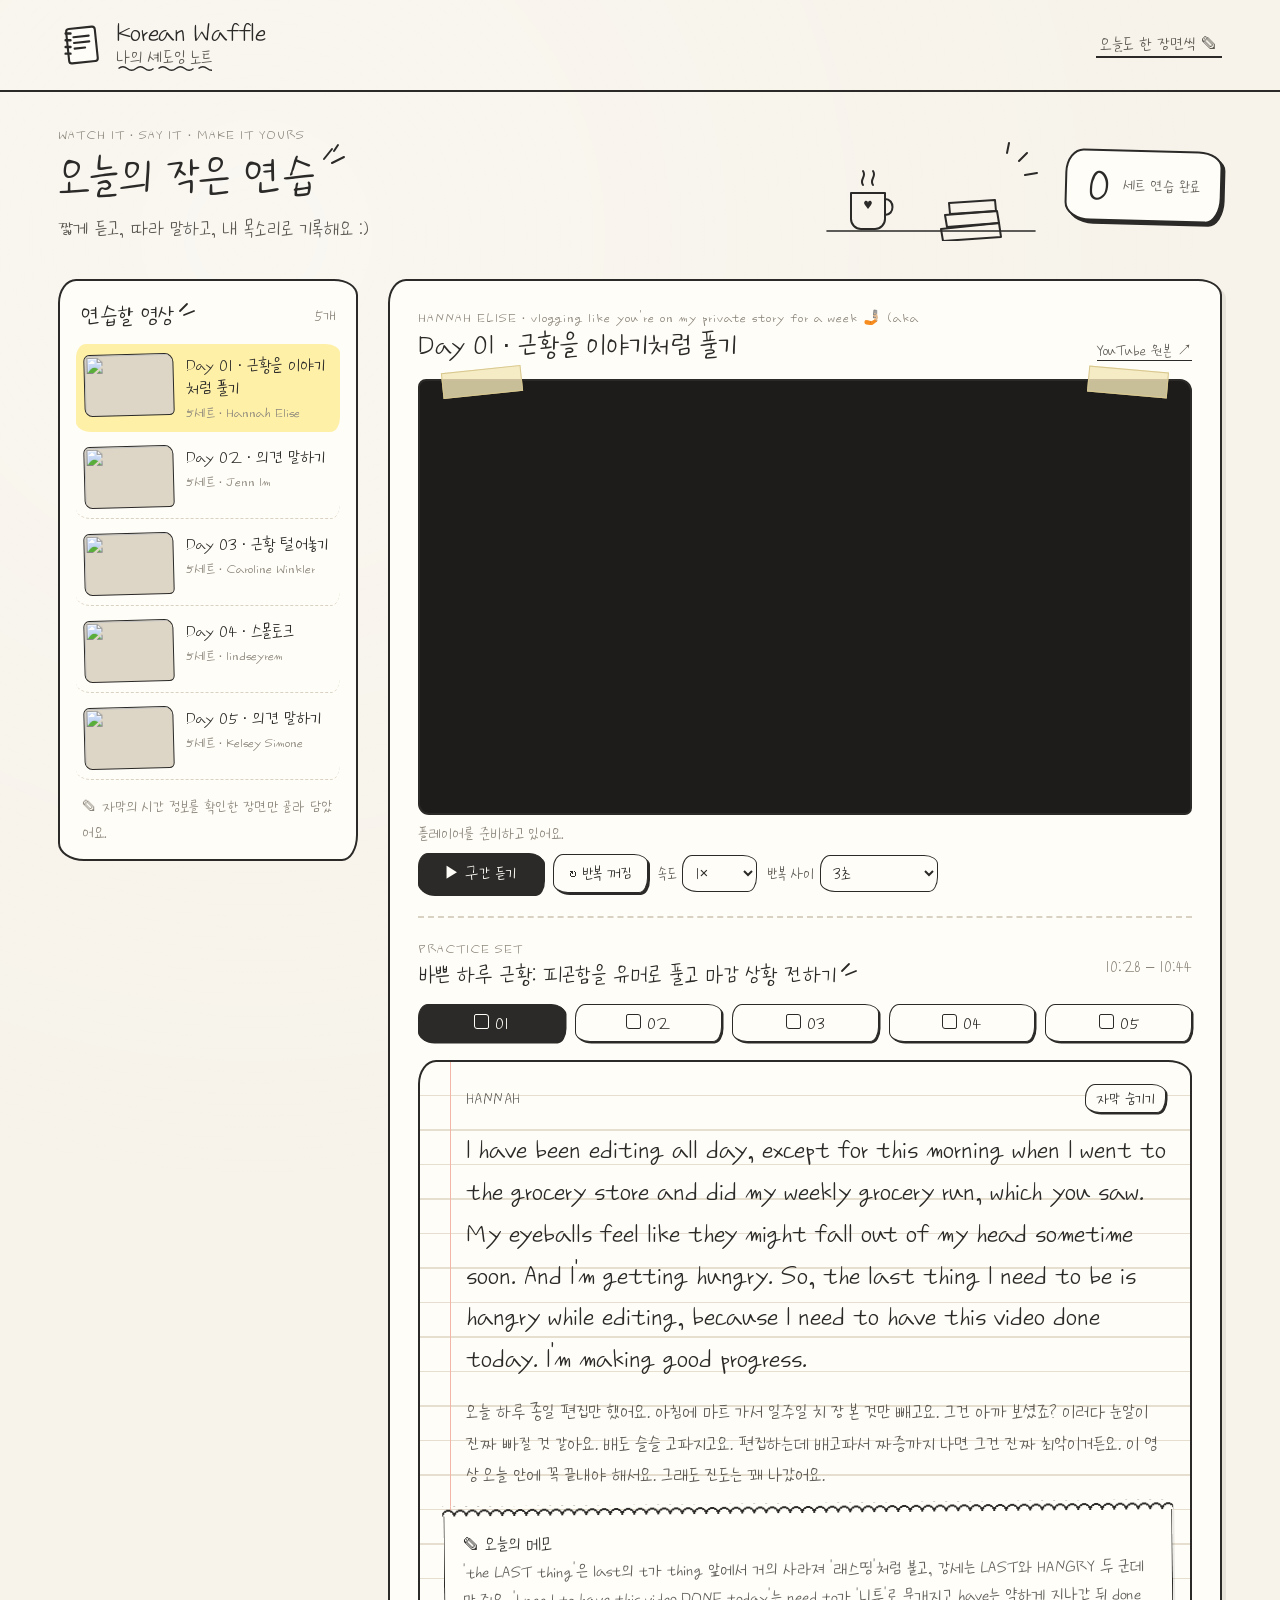
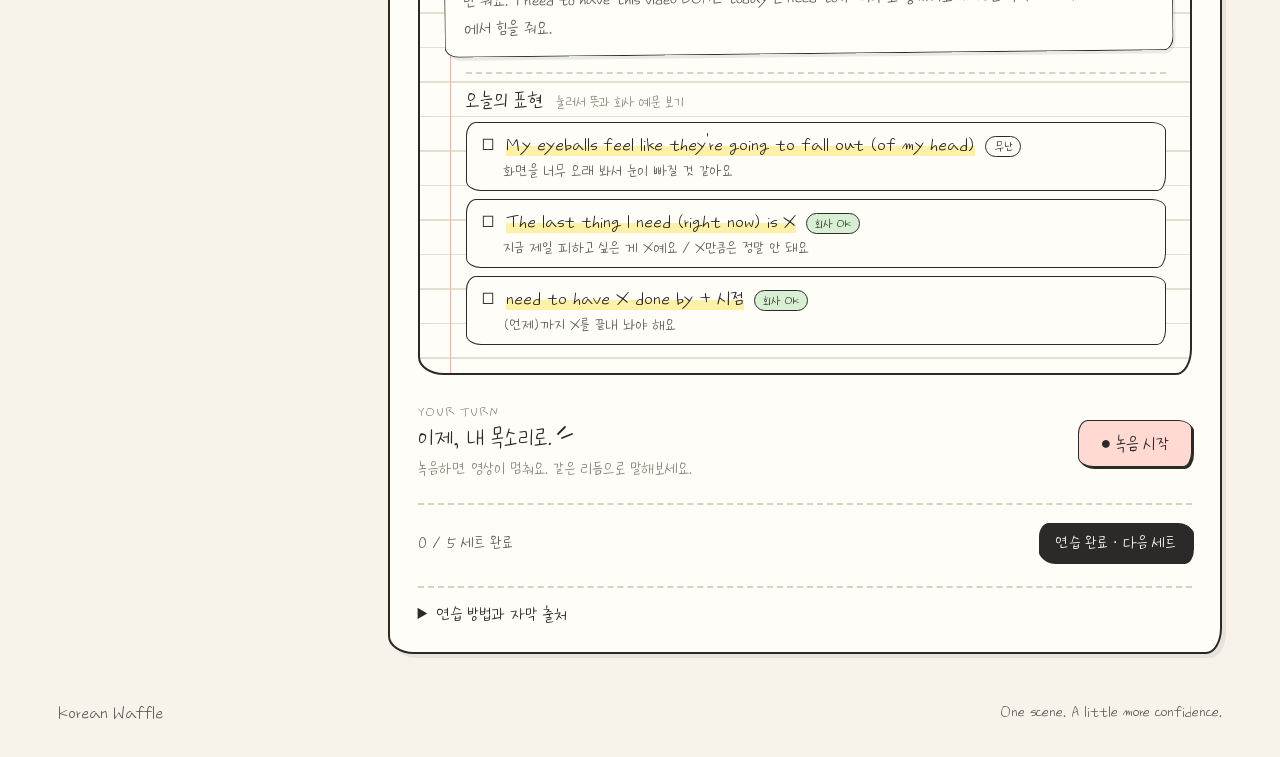
==== index.html @ c3e30860 "Korean Waffle shadowing site: diary UI + 14-day C1 dataset Co-Authored-By: Claude Opus 5.5 <noreply@" ====
<!doctype html><html lang="ko"><head><meta charset="utf-8"><meta name="viewport" content="width=device-width,initial-scale=1"><title>Korean Waffle Personal Shadowing</title><meta name="description" content="영어 브이로그의 한 장면을 듣고, 따라 말하고, 녹음하며 C1 실전 표현을 익혀요."><link rel="icon" type="image/svg+xml" href="data:image/svg+xml,%3Csvg xmlns='http://www.w3.org/2000/svg' viewBox='0 0 32 32'%3E%3Crect width='32' height='32' rx='9' fill='%237bffad'/%3E%3Cpath d='M12 8l13 8-13 8z' fill='%23131820'/%3E%3C/svg%3E"><link rel="stylesheet" href="style.css"></head><body><header><a class="brand" href="./"><svg class="mark" viewBox="0 0 48 48" aria-hidden="true"><rect x="10" y="6" width="30" height="36" rx="3" transform="rotate(-6 25 24)"/><path d="M17 15h16M17 21h16M17 27h11" transform="rotate(-6 25 24)"/><path d="M8 12h5M8 19h5M8 26h5M8 33h5" class="ring"/></svg><span class="brand-copy"><strong>Korean Waffle</strong><small>나의 셰도잉 노트</small></span></a><span class="tag">오늘도 한 장면씩 ✎</span></header><main><section class="page-heading"><div class="hero-copy"><span class="eyebrow">WATCH IT · SAY IT · MAKE IT YOURS</span><h1>오늘의 작은 연습</h1><p>짧게 듣고, 따라 말하고, 내 목소리로 기록해요 :)</p></div><svg class="hero-doodle" viewBox="0 0 220 110" aria-hidden="true"><path d="M6 100h208" class="desk"/><path d="M30 62h34v26a10 10 0 0 1-10 10H40a10 10 0 0 1-10-10z"/><path d="M64 68c10 0 10 16 0 16"/><path d="M44 74c-3-4 3-6 3-2 0-4 6-2 3 2l-3 4z" class="heart"/><path d="M42 54c-4-6 4-8 0-14M52 54c-4-6 4-8 0-14"/><path d="M120 98l58-6 2 14-58 4z"/><path d="M124 84l52-4 2 12-52 4z"/><path d="M128 72l46-3 1 11-46 3z"/><path d="M198 30l8-8M204 44l12-2M186 22l2-10"/></svg><div class="session"><span id="totalDone">0</span><small>세트 연습 완료</small></div></section><div class="workspace"><aside><div class="aside-head"><h2>연습할 영상</h2><span id="videoCount"></span></div><div id="videoList"></div><p class="aside-note">✎ 자막의 시간 정보를 확인한 장면만 골라 담았어요.</p></aside><section class="practice"><div class="lesson-heading"><div><span class="eyebrow" id="lessonLabel">THE OFFICE</span><h2 id="lessonTitle"></h2></div><a id="sourceLink" target="_blank" rel="noopener">YouTube 원본 ↗</a></div><div class="player-wrap"><div id="player"></div></div><div id="playerStatus" role="status" class="status">플레이어를 준비하고 있어요.</div><div class="player-tools"><button id="play" class="primary">▶ 구간 듣기</button><button id="loop" aria-pressed="false">↻ 반복 꺼짐</button><label>속도 <select id="speed"><option value="0.75">0.75×</option><option value="1" selected>1×</option><option value="1.25">1.25×</option></select></label><label>반복 사이 <select id="gap"><option value="0">쉬지 않기</option><option value="3" selected>3초</option><option value="6">6초</option><option value="auto">따라 말할 시간</option></select></label></div><div class="set-header"><div><span class="eyebrow">PRACTICE SET</span><h3 id="setTitle"></h3></div><span id="setTime" class="time"></span></div><div id="setTabs" class="set-tabs" aria-label="연습 세트"></div><div class="transcript-card"><div class="transcript-top"><span id="speaker"></span><button id="hideText" aria-pressed="false">자막 숨기기</button></div><p id="transcript" class="transcript"></p><p id="translation" class="translation"></p><div class="coach"><span>오늘의 메모</span><p id="tip"></p></div><section id="expressions" class="expressions" hidden><h4>오늘의 표현 <small>눌러서 뜻과 회사 예문 보기</small></h4><div id="expressionList"></div></section></div><div class="recorder"><div><span class="eyebrow">YOUR TURN</span><h3>이제, 내 목소리로.</h3><p id="recordStatus" role="status">녹음하면 영상이 멈춰요. 같은 리듬으로 말해보세요.</p></div><button id="record" class="record-button">● 녹음 시작</button></div><div id="recordingResult" hidden><audio id="recordingAudio" controls></audio><a id="downloadRecording" download>녹음 저장</a></div><div class="bottom-actions"><span id="progressLabel"></span><button id="complete">연습 완료 · 다음 세트</button></div><section id="lessonComplete" class="lesson-complete" hidden aria-live="polite"><div><span class="eyebrow">LESSON COMPLETE</span><h3>5세트 모두 완료했어요!</h3><p id="nextVideoMessage"></p></div><button id="nextVideo" class="primary">새 영상으로 연습하기</button></section><details id="completedArchive" class="completed-archive"><summary>완료한 영상 다시 보기</summary><div id="archiveList"></div></details><details><summary>연습 방법과 자막 출처</summary><p>① 구간을 듣고 ② 반복을 켜서 따라 말하고 ③ 녹음 후 원음과 비교하세요. 자막 숨기기는 아래 연습 대사를 가립니다. 영상 안 자막은 YouTube의 CC 버튼으로 조절하세요.</p><p>영어 대사는 각 영상의 YouTube 영어 자동 자막을 바탕으로 구간과 문장 부호를 정리했습니다. 자동 자막이라 일부 단어가 실제 발화와 다를 수 있습니다. 한국어 뜻과 연습 팁은 학습용으로 작성했습니다. 자막은 영상과 일부 다를 수 있습니다. 5세트를 모두 완료하면 준비된 영상 중 아직 학습하지 않은 새 영상을 불러올 수 있습니다. 준비된 영상을 모두 마치면 완료한 영상을 복습할 수 있습니다.</p><p>완료 표시는 이 브라우저에만 저장됩니다. 녹음은 현재 탭에만 유지되며 서버로 전송되지 않습니다. 보관하려면 녹음 저장을 눌러주세요.</p></details></section></div></main><footer>Korean Waffle <span>One scene. A little more confidence.</span></footer><script src="lessons.js"></script><script src="app.js"></script><script src="https://www.youtube.com/iframe_api"></script></body></html>
---- style.css ----
/* Korean Waffle Shadowing — diary / hand-drawn notebook theme (2026-11-03) */
@font-face{font-family:'GriunOnHand';src:url('fonts/Griun_OnHandwriting-Rg.woff2') format('woff2');font-weight:400;font-style:normal;font-display:swap}

:root{
  --paper:#f7f3ea;
  --sheet:#fffdf7;
  --ink:#2b2a28;
  --ink-soft:#5d5a54;
  --muted:#8a857b;
  --line:#d9d2c3;
  --rule:#e6dfcf;
  --highlight:#fff0a8;
  --pink:#ffd9d2;
  --green:#d8efd3;
  --hand:'GriunOnHand','Apple SD Gothic Neo','Malgun Gothic',sans-serif;
  /* hand-drawn wobbly corners */
  --wobble:18px 24px 16px 26px / 24px 16px 26px 18px;
  --wobble-sm:10px 14px 9px 15px / 14px 9px 15px 10px;
  font-family:var(--hand);
  color:var(--ink);
  background:var(--paper);
  font-synthesis:none;
}
*{box-sizing:border-box}
body{
  margin:0;
  background:
    radial-gradient(circle at 20% 10%,#ffffff55 0,transparent 40%),
    radial-gradient(#e9e2d3 0.6px,transparent 0.7px) 0 0/14px 14px,
    var(--paper);
  font-size:17px;
}
button,select,a{touch-action:manipulation}
button,select{font:inherit;font-size:16px}
button{
  border:1.8px solid var(--ink);
  border-radius:var(--wobble-sm);
  background:var(--sheet);
  color:var(--ink);
  cursor:pointer;
  padding:9px 15px;
  transition:transform .12s,background .12s,box-shadow .12s;
  box-shadow:2px 2px 0 var(--ink);
}
button:hover{transform:translate(-1px,-1px);box-shadow:3px 3px 0 var(--ink);background:#fffbea}
button:active{transform:translate(1px,1px);box-shadow:1px 1px 0 var(--ink)}
button:focus-visible,select:focus-visible,a:focus-visible{outline:2.5px dashed var(--ink);outline-offset:4px}
button:disabled{opacity:.45;cursor:not-allowed;transform:none;box-shadow:2px 2px 0 var(--ink)}
button[aria-pressed=true]{background:var(--highlight)}
a{color:inherit;text-decoration:none}
p{line-height:1.75}

/* ---------- header ---------- */
header{
  max-width:1400px;margin:0 auto;height:92px;padding:0 4.5%;
  display:flex;align-items:center;gap:24px;
  border-bottom:2px solid var(--ink);
}
.brand{display:flex;align-items:center;gap:12px}
.mark{width:46px;height:46px;fill:var(--sheet);stroke:var(--ink);stroke-width:2.2;stroke-linecap:round;stroke-linejoin:round}
.mark .ring{stroke-width:2.6}
.brand-copy{display:flex;flex-direction:column;line-height:1.1}
.brand-copy strong{font-size:27px;font-weight:400;letter-spacing:-.3px}
.brand-copy small{
  font-size:17px;color:var(--ink-soft);padding-bottom:6px;
  background:url("data:image/svg+xml,%3Csvg xmlns='http://www.w3.org/2000/svg' viewBox='0 0 40 8'%3E%3Cpath d='M0 4q5-4 10 0t10 0 10 0 10 0' fill='none' stroke='%232b2a28' stroke-width='1.6'/%3E%3C/svg%3E") left bottom/40px 7px repeat-x;
}
.tag{margin-left:auto;font-size:17px;color:var(--ink-soft);border-bottom:2px solid var(--ink);padding:2px 4px}

/* ---------- hero ---------- */
main{max-width:1400px;margin:auto;padding:34px 4.5% 40px}
.page-heading{display:flex;justify-content:space-between;align-items:center;gap:24px;margin-bottom:34px}
.hero-copy{flex:1;min-width:0}
.eyebrow{font-size:14px;letter-spacing:1px;color:var(--muted)}
h1{font-size:46px;font-weight:400;letter-spacing:-.5px;margin:4px 0 2px;position:relative;display:inline-block}
h1::after{ /* little sparkle marks */
  content:"";position:absolute;right:-34px;top:-6px;width:28px;height:24px;
  background:url("data:image/svg+xml,%3Csvg xmlns='http://www.w3.org/2000/svg' viewBox='0 0 28 24'%3E%3Cpath d='M4 16l8-10M12 20l12-6M14 8l4-6' fill='none' stroke='%232b2a28' stroke-width='2' stroke-linecap='round'/%3E%3C/svg%3E") no-repeat center/contain;
}
.page-heading p{color:var(--ink-soft);margin:6px 0 0;font-size:19px}
.hero-doodle{width:220px;height:110px;flex-shrink:0;fill:none;stroke:var(--ink);stroke-width:2;stroke-linecap:round;stroke-linejoin:round}
.hero-doodle .desk{stroke-width:1.6}
.hero-doodle .heart{fill:var(--ink);stroke:none}
.session{
  display:flex;align-items:center;gap:12px;padding:12px 20px;
  background:var(--sheet);border:2px solid var(--ink);border-radius:var(--wobble);
  transform:rotate(1.5deg);box-shadow:3px 3px 0 var(--ink);
}
.session span{font-size:44px;line-height:1}
.session small{max-width:74px;line-height:1.35;color:var(--ink-soft);font-size:15px}

/* ---------- layout ---------- */
.workspace{display:grid;grid-template-columns:300px minmax(0,1fr);gap:30px;align-items:start}
aside{
  position:sticky;top:20px;padding:20px 16px 12px;
  background:var(--sheet);border:2px solid var(--ink);border-radius:var(--wobble);
}
h2{margin:0;font-size:24px;font-weight:400}
h3{font-size:22px;font-weight:400;margin:4px 0}
.aside-head{display:flex;align-items:center;justify-content:space-between;margin:0 4px 14px}
.aside-head h2,.set-header h3,.recorder h3{position:relative;padding-right:22px}
.aside-head h2::after,.set-header h3::after,.recorder h3::after{
  content:"";position:absolute;right:0;top:0;width:18px;height:16px;
  background:url("data:image/svg+xml,%3Csvg xmlns='http://www.w3.org/2000/svg' viewBox='0 0 18 16'%3E%3Cpath d='M2 10l7-7M6 14l10-4' fill='none' stroke='%232b2a28' stroke-width='1.8' stroke-linecap='round'/%3E%3C/svg%3E") no-repeat center/contain;
}
.aside-head span{font-size:15px;color:var(--muted)}

.video-card{
  width:100%;display:grid;grid-template-columns:90px 1fr;gap:12px;text-align:left;
  background:transparent;border:0;box-shadow:none;border-radius:var(--wobble-sm);
  padding:10px 8px;margin-bottom:4px;border-bottom:1.5px dashed var(--line);
}
.video-card:hover{transform:none;box-shadow:none;background:#fff8e0}
.video-card.selected{background:var(--highlight);border-bottom-color:transparent}
.video-card .thumb{
  width:90px;height:62px;object-fit:cover;background:#ddd6c6;
  border:1.8px solid var(--ink);border-radius:6px 9px 5px 8px;transform:rotate(-1.5deg);
}
.video-card strong{display:block;font-size:17px;font-weight:400;line-height:1.35}
.video-card small{display:block;font-size:14px;color:var(--muted);margin-top:4px}
.aside-note{font-size:15px;color:var(--muted);padding:10px 6px 2px;line-height:1.7;margin:0}

.practice{
  padding:28px;min-width:0;
  background:var(--sheet);border:2px solid var(--ink);border-radius:var(--wobble);
  box-shadow:4px 4px 0 #2b2a2814;
}
.lesson-heading{display:flex;justify-content:space-between;align-items:flex-end;margin-bottom:18px;gap:20px}
.lesson-heading h2{font-size:28px;margin-top:2px}
.lesson-heading>a{font-size:15px;color:var(--ink-soft);white-space:nowrap;border-bottom:1.5px solid var(--ink)}

/* video taped onto the page */
.player-wrap{
  position:relative;aspect-ratio:16/9;background:#1d1c1a;
  border:2px solid var(--ink);border-radius:8px 12px 7px 11px;
}
.player-wrap::before,.player-wrap::after{
  content:"";position:absolute;top:-12px;width:78px;height:24px;z-index:2;
  background:#f3e6b8cc;border:1px solid #d8c88f;
}
.player-wrap::before{left:22px;transform:rotate(-6deg)}
.player-wrap::after{right:22px;transform:rotate(5deg)}
.player-wrap iframe{width:100%;height:100%;border:0;border-radius:6px 10px 5px 9px;display:block}

.status{font-size:15px;min-height:30px;padding-top:9px;color:var(--muted)}
.status.error{color:#b23a2e}
.player-tools{display:flex;align-items:center;gap:10px;flex-wrap:wrap;padding:8px 0 22px;border-bottom:2px dashed var(--line)}
.primary{background:var(--ink);color:var(--sheet);min-width:125px}
.primary:hover{background:#3a3835;color:var(--sheet)}
.player-tools label{display:flex;align-items:center;gap:6px;font-size:15px;color:var(--ink-soft)}
select{
  background:var(--sheet);border:1.8px solid var(--ink);border-radius:var(--wobble-sm);
  padding:7px 8px;color:var(--ink);font-size:15px;
}

/* ---------- set tabs as checkboxes ---------- */
.set-header{display:flex;justify-content:space-between;align-items:center;padding:22px 0 12px;gap:10px}
.time{font-size:15px;color:var(--muted);white-space:nowrap;font-variant-numeric:tabular-nums}
.set-tabs{display:flex;gap:10px;margin-bottom:18px}
.set-tabs button{flex:1;font-size:17px;padding:8px 3px;box-shadow:1.5px 1.5px 0 var(--ink)}
.set-tabs button::before{
  content:"";display:inline-block;width:13px;height:13px;margin-right:6px;vertical-align:-1px;
  border:1.6px solid currentColor;border-radius:2px 3px 2px 3px;
}
.set-tabs button.active{background:var(--ink);color:var(--sheet)}
.set-tabs button.done::before{content:"✓";width:auto;height:auto;border:0;margin-right:4px;font-size:16px;line-height:1}

/* ---------- transcript on lined paper ---------- */
.transcript-card{
  position:relative;padding:22px 24px 20px 46px;
  border:2px solid var(--ink);border-radius:var(--wobble);
  background:
    linear-gradient(90deg,transparent 30px,#f2b6a8 30px,#f2b6a8 31.5px,transparent 31.5px),
    repeating-linear-gradient(var(--sheet) 0 33px,var(--rule) 33px 34.5px);
  background-color:var(--sheet);
}
.transcript-top{display:flex;justify-content:space-between;align-items:center;gap:12px}
.transcript-top span{font-size:16px;letter-spacing:.5px;color:var(--ink-soft)}
.transcript-top button{font-size:15px;padding:4px 10px;box-shadow:1.5px 1.5px 0 var(--ink)}
.transcript{font-size:27px;line-height:1.55;margin:16px 0}
.transcript.hidden-text{color:var(--muted);font-size:21px}
.translation{font-size:18px;color:var(--ink-soft);margin:0 0 20px}

/* tip as a torn memo sheet */
.coach{
  position:relative;display:flex;flex-direction:column;gap:4px;
  margin:10px -6px 0 -22px;padding:20px 18px 14px;
  background:#fffef9;border:1.8px solid var(--ink);border-top:0;border-radius:0 0 10px 14px / 0 0 14px 10px;
  transform:rotate(-.6deg);box-shadow:2px 3px 0 #2b2a2818;
}
.coach::before{ /* scalloped torn top */
  content:"";position:absolute;left:-1.8px;right:-1.8px;top:-8px;height:10px;
  background:
    radial-gradient(circle at 6px 10px,#fffef9 5px,var(--ink) 5px 6.8px,transparent 7px) 0 0/12px 10px repeat-x;
}
.coach span{font-size:17px;color:var(--ink)}
.coach span::before{content:"✎ "}
.coach p{font-size:17px;color:var(--ink-soft);margin:0;line-height:1.65}

/* ---------- recorder ---------- */
.recorder{display:flex;justify-content:space-between;align-items:center;gap:18px;padding:28px 0 20px}
.recorder p{font-size:16px;color:var(--muted);margin:0}
.record-button{background:var(--pink);font-size:18px;white-space:nowrap;padding:12px 22px}
.record-button.recording{background:#ffb8ab;animation:wiggle 1.2s ease-in-out infinite}
@keyframes wiggle{0%,100%{transform:rotate(-1deg)}50%{transform:rotate(1deg)}}
#recordingResult{margin-bottom:20px}
#recordingResult:not([hidden]){display:flex;gap:14px;align-items:center}
audio{width:100%;height:42px}
#downloadRecording{font-size:16px;white-space:nowrap;border-bottom:1.5px solid var(--ink)}

.bottom-actions{display:flex;align-items:center;justify-content:space-between;gap:12px;border-top:2px dashed var(--line);padding-top:18px}
.bottom-actions>span{font-size:16px;color:var(--ink-soft)}
.bottom-actions button{background:var(--ink);color:var(--sheet);font-size:16px}

.lesson-complete:not([hidden]){
  display:flex;align-items:center;justify-content:space-between;gap:20px;
  padding:22px;margin-top:22px;background:var(--green);
  border:2px solid var(--ink);border-radius:var(--wobble);transform:rotate(-.4deg);
}
.lesson-complete p{font-size:16px;color:var(--ink-soft);margin:6px 0 0}
.lesson-complete button{white-space:nowrap}
.completed-archive button{margin:10px 8px 0 0;font-size:15px}

details{margin-top:24px;color:var(--ink-soft);font-size:15px;border-top:2px dashed var(--line);padding-top:16px}
summary{cursor:pointer;font-size:17px;color:var(--ink)}
details p{line-height:1.85}

footer{
  max-width:1400px;margin:auto;padding:8px 4.5% 34px;font-size:18px;color:var(--ink-soft);
  display:flex;justify-content:space-between;gap:12px;
}
footer span{font-size:16px}

/* ---------- responsive ---------- */
@media(min-width:1400px){.practice{padding:34px}.workspace{gap:40px;grid-template-columns:320px minmax(0,1fr)}}
@media(max-width:1040px){.hero-doodle{display:none}}
@media(max-width:900px){
  .workspace{grid-template-columns:240px minmax(0,1fr);gap:18px}
  .video-card{grid-template-columns:1fr}
  .video-card .thumb{width:100%;height:auto;aspect-ratio:16/9}
  .practice{padding:20px}
  .transcript{font-size:24px}
  main{padding:28px 4%}
}
@media(max-width:650px){
  body{font-size:16px}
  header{height:72px;padding:0 16px;gap:12px}
  .mark{width:38px;height:38px}
  .brand-copy strong{font-size:22px}
  .brand-copy small{font-size:15px}
  .tag{font-size:14px;max-width:110px;text-align:center;line-height:1.3}
  main{padding:24px 16px 32px}
  .page-heading{margin-bottom:24px}
  h1{font-size:34px}
  h1::after{right:-28px;width:22px;height:20px}
  .page-heading p{font-size:16px}
  .session{display:none}
  .workspace{display:flex;flex-direction:column;gap:18px}
  aside{position:static;width:100%;padding:14px 12px 8px}
  #videoList{display:flex;gap:10px;overflow-x:auto;scroll-snap-type:x proximity;padding:4px 2px 8px}
  .video-card{flex:0 0 160px;grid-template-columns:1fr;gap:6px;padding:8px;margin:0;scroll-snap-align:start;border-bottom:0}
  .video-card .thumb{height:auto;aspect-ratio:16/9}
  .video-card strong{font-size:15px}
  .video-card small{font-size:13px}
  .aside-note{display:none}
  .practice{width:100%;padding:16px}
  .lesson-heading{margin-bottom:16px;gap:10px;align-items:flex-start}
  .lesson-heading h2{font-size:22px}
  .lesson-heading>a{font-size:14px}
  .player-wrap::before,.player-wrap::after{width:54px;height:18px;top:-9px}
  .player-tools{gap:8px;padding-bottom:18px}
  .player-tools>button{flex:1}
  .player-tools label{flex:1;justify-content:space-between}
  .player-tools select{flex:1;max-width:135px}
  .set-tabs{gap:6px}
  .set-tabs button{font-size:15px;padding:8px 2px}
  .set-tabs button::before{display:none}
  .set-tabs button.done::before{display:inline}
  .transcript-card{padding:16px 14px 16px 36px;background:
    linear-gradient(90deg,transparent 22px,#f2b6a8 22px,#f2b6a8 23.5px,transparent 23.5px),
    repeating-linear-gradient(var(--sheet) 0 31px,var(--rule) 31px 32.5px);background-color:var(--sheet)}
  .transcript{font-size:22px}
  .translation{font-size:16px}
  .coach{margin:10px -4px 0 -14px}
  .recorder{flex-direction:column;align-items:stretch;gap:13px}
  .record-button{width:100%}
  .lesson-complete:not([hidden]){flex-direction:column;align-items:stretch;padding:18px}
  .lesson-complete button{width:100%}
  .bottom-actions button{font-size:15px;padding:10px 12px}
  footer{padding:0 16px 26px;flex-direction:column}
  footer span{font-size:14px}
}
@media(prefers-reduced-motion:reduce){*{transition:none!important;animation:none!important}}

/* ---------- fixes after screenshot review ---------- */
html{overflow-x:clip}
.eyebrow{display:block}
.page-heading .eyebrow{margin-bottom:2px}
.brand-copy small{align-self:flex-start}
.session small{max-width:96px}
.recorder h3{display:inline-block}
.player-tools button,.player-tools label,.set-tabs button,.bottom-actions button{white-space:nowrap}
.practice,.transcript-card,.lesson-heading>div{min-width:0}
.transcript,.translation,.coach p{overflow-wrap:anywhere}
@media(max-width:650px){
  .tag{display:none}
  .player-tools{display:grid;grid-template-columns:1fr 1fr;gap:8px}
  .player-tools label{font-size:14px}
  .player-tools select{max-width:none;min-width:0}
  .set-tabs button{min-width:0}
  .lesson-heading{flex-direction:column;gap:6px}
  .bottom-actions{flex-direction:column;align-items:stretch}
  .bottom-actions button{width:100%}
  .coach{margin:10px 0 0 -10px}
}

/* ---------- key expressions card ---------- */
.expressions{margin-top:18px;padding-top:14px;border-top:2px dashed var(--line)}
.expressions h4{font-weight:400;font-size:20px;margin:0 0 10px}
.expressions h4 small{font-size:14px;color:var(--muted);margin-left:6px}
.expr{margin:0 0 8px;border:1.6px solid var(--ink);border-radius:var(--wobble-sm);background:var(--sheet);padding:0;font-size:inherit;color:var(--ink)}
.expr summary{list-style:none;cursor:pointer;padding:10px 14px;display:flex;flex-wrap:wrap;align-items:baseline;gap:4px 10px}
.expr summary::-webkit-details-marker{display:none}
.expr summary::before{content:"☐";font-size:15px}
.expr[open] summary::before{content:"☑"}
.expr strong{font-weight:400;font-size:19px;background:linear-gradient(transparent 58%,var(--highlight) 58%)}
.expr small{flex-basis:100%;font-size:15px;color:var(--ink-soft);padding-left:22px}
.reg{font-size:12px;border:1.3px solid var(--ink);border-radius:999px;padding:0 8px;line-height:1.6}
.reg-work_ok{background:var(--green)}.reg-casual{background:var(--pink)}
.expr>div{padding:0 14px 12px 36px}
.expr p{margin:4px 0;font-size:16px;color:var(--ink-soft);line-height:1.6}
.expr p.ex{color:var(--ink);font-size:17px}
.expr p.ex::before{content:"💼 "}
.expr p.exk{font-size:15px;color:var(--muted)}
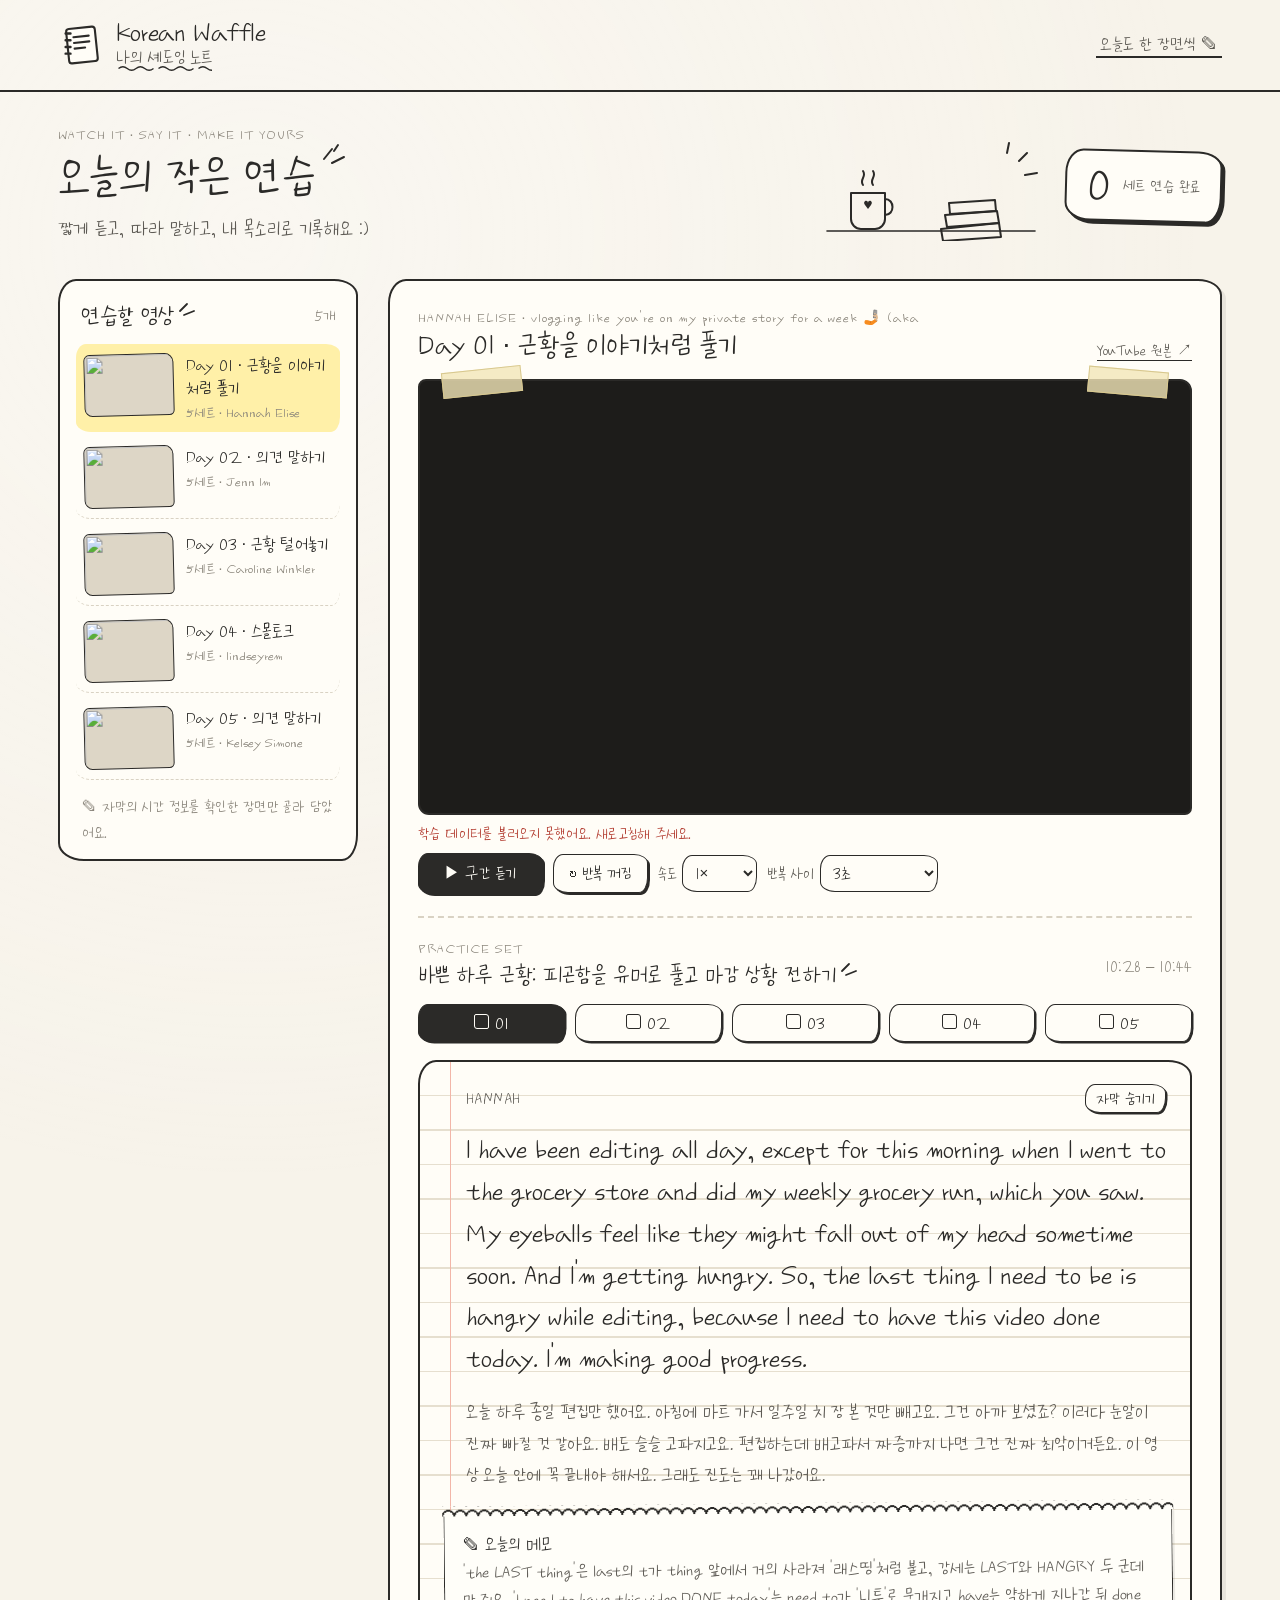
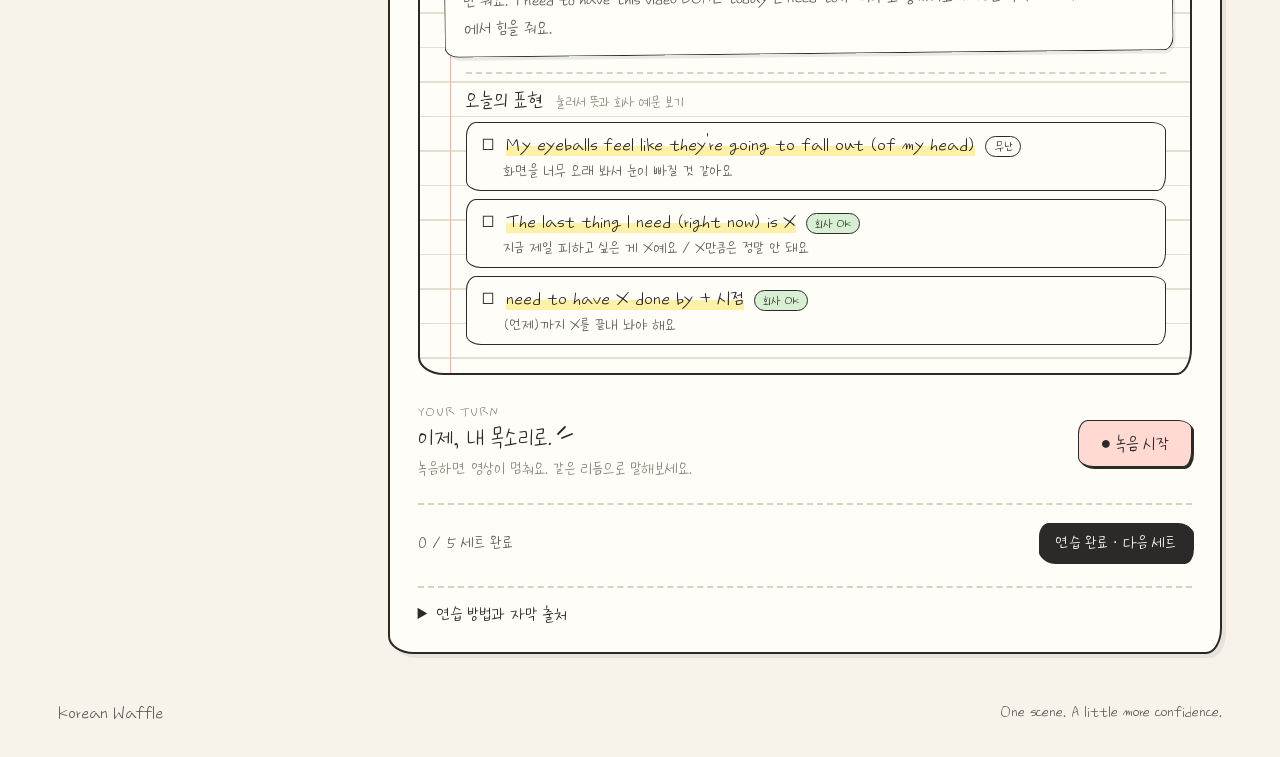
==== commit 95eac0ab: "Serial release: load Days from content/index.json (Day 1-14 published) Co-Authored-By: Claude Opus 5" ====
--- a/index.html
+++ b/index.html
@@ -1 +1 @@
-<!doctype html><html lang="ko"><head><meta charset="utf-8"><meta name="viewport" content="width=device-width,initial-scale=1"><title>Korean Waffle Personal Shadowing</title><meta name="description" content="영어 브이로그의 한 장면을 듣고, 따라 말하고, 녹음하며 C1 실전 표현을 익혀요."><link rel="icon" type="image/svg+xml" href="data:image/svg+xml,%3Csvg xmlns='http://www.w3.org/2000/svg' viewBox='0 0 32 32'%3E%3Crect width='32' height='32' rx='9' fill='%237bffad'/%3E%3Cpath d='M12 8l13 8-13 8z' fill='%23131820'/%3E%3C/svg%3E"><link rel="stylesheet" href="style.css"></head><body><header><a class="brand" href="./"><svg class="mark" viewBox="0 0 48 48" aria-hidden="true"><rect x="10" y="6" width="30" height="36" rx="3" transform="rotate(-6 25 24)"/><path d="M17 15h16M17 21h16M17 27h11" transform="rotate(-6 25 24)"/><path d="M8 12h5M8 19h5M8 26h5M8 33h5" class="ring"/></svg><span class="brand-copy"><strong>Korean Waffle</strong><small>나의 셰도잉 노트</small></span></a><span class="tag">오늘도 한 장면씩 ✎</span></header><main><section class="page-heading"><div class="hero-copy"><span class="eyebrow">WATCH IT · SAY IT · MAKE IT YOURS</span><h1>오늘의 작은 연습</h1><p>짧게 듣고, 따라 말하고, 내 목소리로 기록해요 :)</p></div><svg class="hero-doodle" viewBox="0 0 220 110" aria-hidden="true"><path d="M6 100h208" class="desk"/><path d="M30 62h34v26a10 10 0 0 1-10 10H40a10 10 0 0 1-10-10z"/><path d="M64 68c10 0 10 16 0 16"/><path d="M44 74c-3-4 3-6 3-2 0-4 6-2 3 2l-3 4z" class="heart"/><path d="M42 54c-4-6 4-8 0-14M52 54c-4-6 4-8 0-14"/><path d="M120 98l58-6 2 14-58 4z"/><path d="M124 84l52-4 2 12-52 4z"/><path d="M128 72l46-3 1 11-46 3z"/><path d="M198 30l8-8M204 44l12-2M186 22l2-10"/></svg><div class="session"><span id="totalDone">0</span><small>세트 연습 완료</small></div></section><div class="workspace"><aside><div class="aside-head"><h2>연습할 영상</h2><span id="videoCount"></span></div><div id="videoList"></div><p class="aside-note">✎ 자막의 시간 정보를 확인한 장면만 골라 담았어요.</p></aside><section class="practice"><div class="lesson-heading"><div><span class="eyebrow" id="lessonLabel">THE OFFICE</span><h2 id="lessonTitle"></h2></div><a id="sourceLink" target="_blank" rel="noopener">YouTube 원본 ↗</a></div><div class="player-wrap"><div id="player"></div></div><div id="playerStatus" role="status" class="status">플레이어를 준비하고 있어요.</div><div class="player-tools"><button id="play" class="primary">▶ 구간 듣기</button><button id="loop" aria-pressed="false">↻ 반복 꺼짐</button><label>속도 <select id="speed"><option value="0.75">0.75×</option><option value="1" selected>1×</option><option value="1.25">1.25×</option></select></label><label>반복 사이 <select id="gap"><option value="0">쉬지 않기</option><option value="3" selected>3초</option><option value="6">6초</option><option value="auto">따라 말할 시간</option></select></label></div><div class="set-header"><div><span class="eyebrow">PRACTICE SET</span><h3 id="setTitle"></h3></div><span id="setTime" class="time"></span></div><div id="setTabs" class="set-tabs" aria-label="연습 세트"></div><div class="transcript-card"><div class="transcript-top"><span id="speaker"></span><button id="hideText" aria-pressed="false">자막 숨기기</button></div><p id="transcript" class="transcript"></p><p id="translation" class="translation"></p><div class="coach"><span>오늘의 메모</span><p id="tip"></p></div><section id="expressions" class="expressions" hidden><h4>오늘의 표현 <small>눌러서 뜻과 회사 예문 보기</small></h4><div id="expressionList"></div></section></div><div class="recorder"><div><span class="eyebrow">YOUR TURN</span><h3>이제, 내 목소리로.</h3><p id="recordStatus" role="status">녹음하면 영상이 멈춰요. 같은 리듬으로 말해보세요.</p></div><button id="record" class="record-button">● 녹음 시작</button></div><div id="recordingResult" hidden><audio id="recordingAudio" controls></audio><a id="downloadRecording" download>녹음 저장</a></div><div class="bottom-actions"><span id="progressLabel"></span><button id="complete">연습 완료 · 다음 세트</button></div><section id="lessonComplete" class="lesson-complete" hidden aria-live="polite"><div><span class="eyebrow">LESSON COMPLETE</span><h3>5세트 모두 완료했어요!</h3><p id="nextVideoMessage"></p></div><button id="nextVideo" class="primary">새 영상으로 연습하기</button></section><details id="completedArchive" class="completed-archive"><summary>완료한 영상 다시 보기</summary><div id="archiveList"></div></details><details><summary>연습 방법과 자막 출처</summary><p>① 구간을 듣고 ② 반복을 켜서 따라 말하고 ③ 녹음 후 원음과 비교하세요. 자막 숨기기는 아래 연습 대사를 가립니다. 영상 안 자막은 YouTube의 CC 버튼으로 조절하세요.</p><p>영어 대사는 각 영상의 YouTube 영어 자동 자막을 바탕으로 구간과 문장 부호를 정리했습니다. 자동 자막이라 일부 단어가 실제 발화와 다를 수 있습니다. 한국어 뜻과 연습 팁은 학습용으로 작성했습니다. 자막은 영상과 일부 다를 수 있습니다. 5세트를 모두 완료하면 준비된 영상 중 아직 학습하지 않은 새 영상을 불러올 수 있습니다. 준비된 영상을 모두 마치면 완료한 영상을 복습할 수 있습니다.</p><p>완료 표시는 이 브라우저에만 저장됩니다. 녹음은 현재 탭에만 유지되며 서버로 전송되지 않습니다. 보관하려면 녹음 저장을 눌러주세요.</p></details></section></div></main><footer>Korean Waffle <span>One scene. A little more confidence.</span></footer><script src="lessons.js"></script><script src="app.js"></script><script src="https://www.youtube.com/iframe_api"></script></body></html>
+<!doctype html><html lang="ko"><head><meta charset="utf-8"><meta name="viewport" content="width=device-width,initial-scale=1"><title>Korean Waffle Personal Shadowing</title><meta name="description" content="영어 브이로그의 한 장면을 듣고, 따라 말하고, 녹음하며 C1 실전 표현을 익혀요."><link rel="icon" type="image/svg+xml" href="data:image/svg+xml,%3Csvg xmlns='http://www.w3.org/2000/svg' viewBox='0 0 32 32'%3E%3Crect width='32' height='32' rx='9' fill='%237bffad'/%3E%3Cpath d='M12 8l13 8-13 8z' fill='%23131820'/%3E%3C/svg%3E"><link rel="stylesheet" href="style.css"></head><body><header><a class="brand" href="./"><svg class="mark" viewBox="0 0 48 48" aria-hidden="true"><rect x="10" y="6" width="30" height="36" rx="3" transform="rotate(-6 25 24)"/><path d="M17 15h16M17 21h16M17 27h11" transform="rotate(-6 25 24)"/><path d="M8 12h5M8 19h5M8 26h5M8 33h5" class="ring"/></svg><span class="brand-copy"><strong>Korean Waffle</strong><small>나의 셰도잉 노트</small></span></a><span class="tag">오늘도 한 장면씩 ✎</span></header><main><section class="page-heading"><div class="hero-copy"><span class="eyebrow">WATCH IT · SAY IT · MAKE IT YOURS</span><h1>오늘의 작은 연습</h1><p>짧게 듣고, 따라 말하고, 내 목소리로 기록해요 :)</p></div><svg class="hero-doodle" viewBox="0 0 220 110" aria-hidden="true"><path d="M6 100h208" class="desk"/><path d="M30 62h34v26a10 10 0 0 1-10 10H40a10 10 0 0 1-10-10z"/><path d="M64 68c10 0 10 16 0 16"/><path d="M44 74c-3-4 3-6 3-2 0-4 6-2 3 2l-3 4z" class="heart"/><path d="M42 54c-4-6 4-8 0-14M52 54c-4-6 4-8 0-14"/><path d="M120 98l58-6 2 14-58 4z"/><path d="M124 84l52-4 2 12-52 4z"/><path d="M128 72l46-3 1 11-46 3z"/><path d="M198 30l8-8M204 44l12-2M186 22l2-10"/></svg><div class="session"><span id="totalDone">0</span><small>세트 연습 완료</small></div></section><div class="workspace"><aside><div class="aside-head"><h2>연습할 영상</h2><span id="videoCount"></span></div><div id="videoList"></div><p class="aside-note">✎ 자막의 시간 정보를 확인한 장면만 골라 담았어요.</p></aside><section class="practice"><div class="lesson-heading"><div><span class="eyebrow" id="lessonLabel">THE OFFICE</span><h2 id="lessonTitle"></h2></div><a id="sourceLink" target="_blank" rel="noopener">YouTube 원본 ↗</a></div><div class="player-wrap"><div id="player"></div></div><div id="playerStatus" role="status" class="status">플레이어를 준비하고 있어요.</div><div class="player-tools"><button id="play" class="primary">▶ 구간 듣기</button><button id="loop" aria-pressed="false">↻ 반복 꺼짐</button><label>속도 <select id="speed"><option value="0.75">0.75×</option><option value="1" selected>1×</option><option value="1.25">1.25×</option></select></label><label>반복 사이 <select id="gap"><option value="0">쉬지 않기</option><option value="3" selected>3초</option><option value="6">6초</option><option value="auto">따라 말할 시간</option></select></label></div><div class="set-header"><div><span class="eyebrow">PRACTICE SET</span><h3 id="setTitle"></h3></div><span id="setTime" class="time"></span></div><div id="setTabs" class="set-tabs" aria-label="연습 세트"></div><div class="transcript-card"><div class="transcript-top"><span id="speaker"></span><button id="hideText" aria-pressed="false">자막 숨기기</button></div><p id="transcript" class="transcript"></p><p id="translation" class="translation"></p><div class="coach"><span>오늘의 메모</span><p id="tip"></p></div><section id="expressions" class="expressions" hidden><h4>오늘의 표현 <small>눌러서 뜻과 회사 예문 보기</small></h4><div id="expressionList"></div></section></div><div class="recorder"><div><span class="eyebrow">YOUR TURN</span><h3>이제, 내 목소리로.</h3><p id="recordStatus" role="status">녹음하면 영상이 멈춰요. 같은 리듬으로 말해보세요.</p></div><button id="record" class="record-button">● 녹음 시작</button></div><div id="recordingResult" hidden><audio id="recordingAudio" controls></audio><a id="downloadRecording" download>녹음 저장</a></div><div class="bottom-actions"><span id="progressLabel"></span><button id="complete">연습 완료 · 다음 세트</button></div><section id="lessonComplete" class="lesson-complete" hidden aria-live="polite"><div><span class="eyebrow">LESSON COMPLETE</span><h3>5세트 모두 완료했어요!</h3><p id="nextVideoMessage"></p></div><button id="nextVideo" class="primary">새 영상으로 연습하기</button></section><details id="completedArchive" class="completed-archive"><summary>완료한 영상 다시 보기</summary><div id="archiveList"></div></details><details><summary>연습 방법과 자막 출처</summary><p>① 구간을 듣고 ② 반복을 켜서 따라 말하고 ③ 녹음 후 원음과 비교하세요. 자막 숨기기는 아래 연습 대사를 가립니다. 영상 안 자막은 YouTube의 CC 버튼으로 조절하세요.</p><p>영어 대사는 각 영상의 YouTube 영어 자동 자막을 바탕으로 구간과 문장 부호를 정리했습니다. 자동 자막이라 일부 단어가 실제 발화와 다를 수 있습니다. 한국어 뜻과 연습 팁은 학습용으로 작성했습니다. 자막은 영상과 일부 다를 수 있습니다. 5세트를 모두 완료하면 준비된 영상 중 아직 학습하지 않은 새 영상을 불러올 수 있습니다. 준비된 영상을 모두 마치면 완료한 영상을 복습할 수 있습니다.</p><p>완료 표시는 이 브라우저에만 저장됩니다. 녹음은 현재 탭에만 유지되며 서버로 전송되지 않습니다. 보관하려면 녹음 저장을 눌러주세요.</p></details></section></div></main><footer>Korean Waffle <span>One scene. A little more confidence.</span></footer><script src="loader.js"></script></body></html>
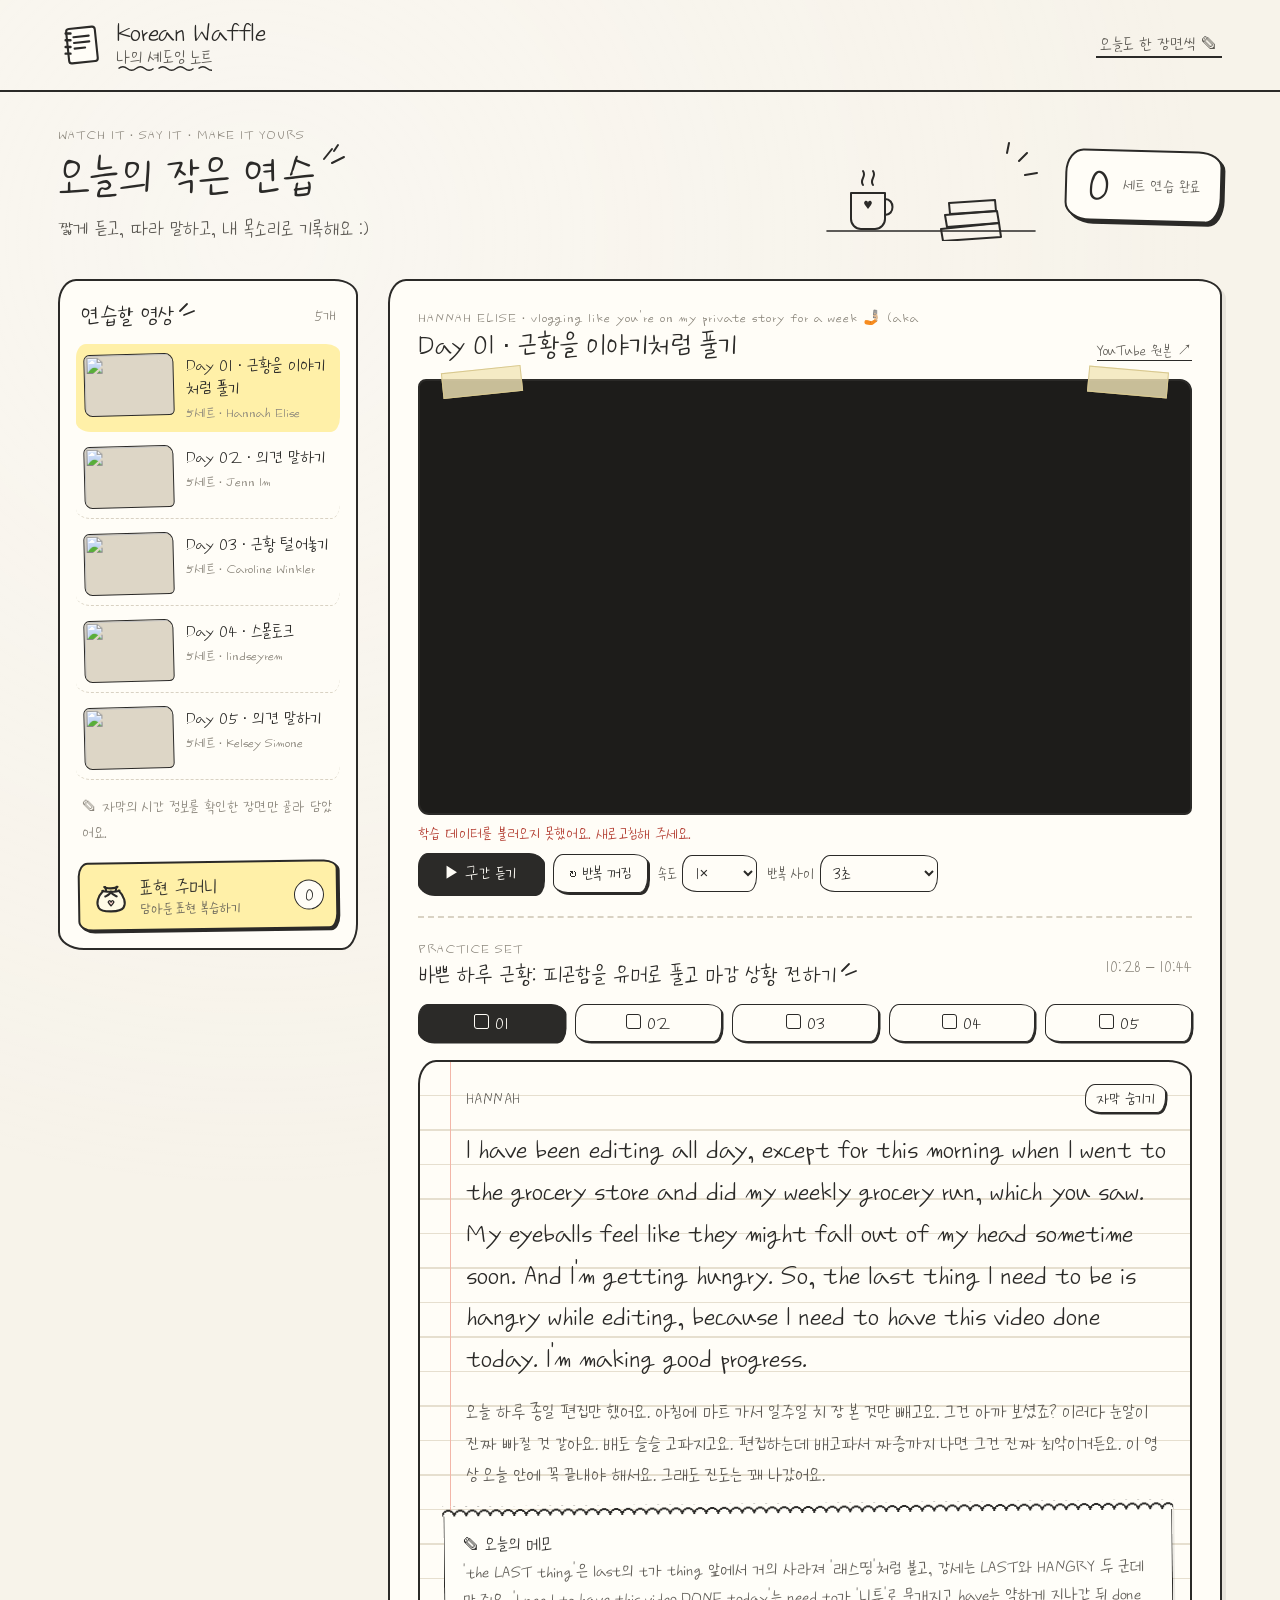
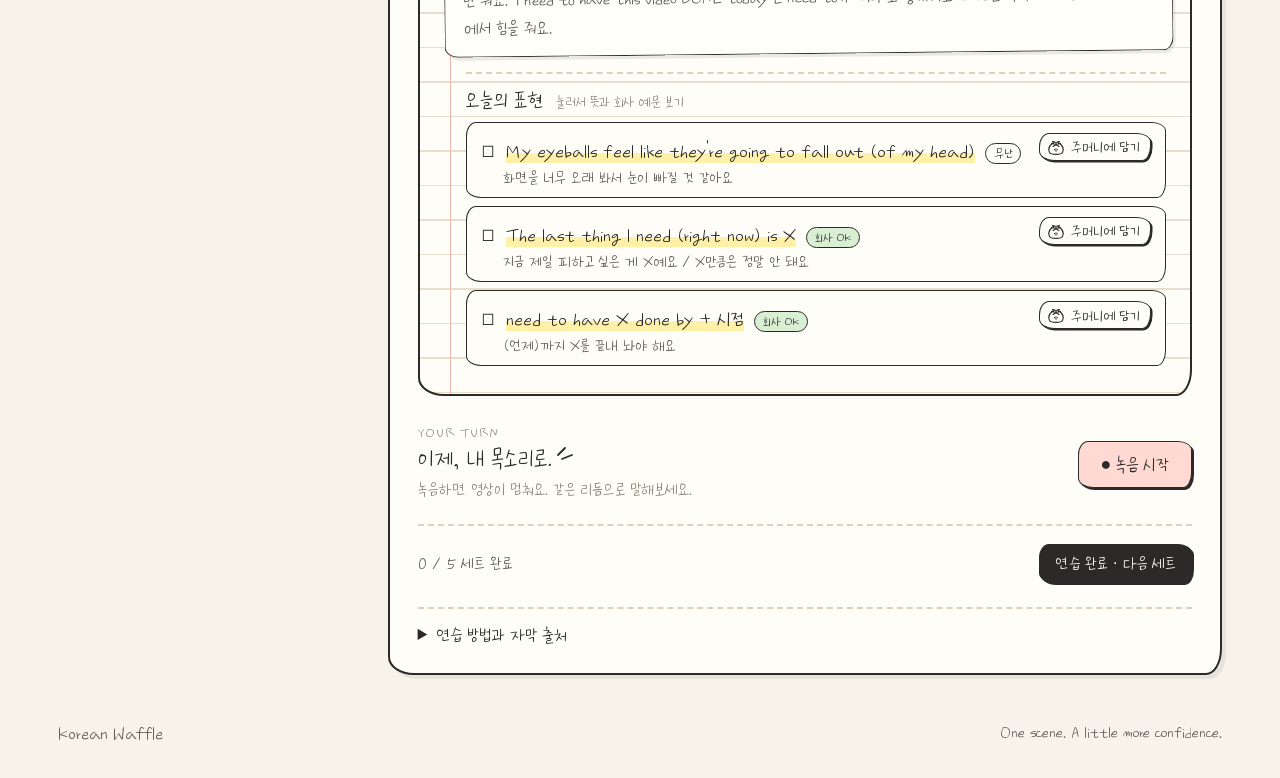
==== commit 92d1da10: "Add 표현 주머니: save expressions and review them on a notebook-style page Co-Authored-By: Claude Opus 5." ====
--- a/index.html
+++ b/index.html
@@ -1 +1 @@
-<!doctype html><html lang="ko"><head><meta charset="utf-8"><meta name="viewport" content="width=device-width,initial-scale=1"><title>Korean Waffle Personal Shadowing</title><meta name="description" content="영어 브이로그의 한 장면을 듣고, 따라 말하고, 녹음하며 C1 실전 표현을 익혀요."><link rel="icon" type="image/svg+xml" href="data:image/svg+xml,%3Csvg xmlns='http://www.w3.org/2000/svg' viewBox='0 0 32 32'%3E%3Crect width='32' height='32' rx='9' fill='%237bffad'/%3E%3Cpath d='M12 8l13 8-13 8z' fill='%23131820'/%3E%3C/svg%3E"><link rel="stylesheet" href="style.css"></head><body><header><a class="brand" href="./"><svg class="mark" viewBox="0 0 48 48" aria-hidden="true"><rect x="10" y="6" width="30" height="36" rx="3" transform="rotate(-6 25 24)"/><path d="M17 15h16M17 21h16M17 27h11" transform="rotate(-6 25 24)"/><path d="M8 12h5M8 19h5M8 26h5M8 33h5" class="ring"/></svg><span class="brand-copy"><strong>Korean Waffle</strong><small>나의 셰도잉 노트</small></span></a><span class="tag">오늘도 한 장면씩 ✎</span></header><main><section class="page-heading"><div class="hero-copy"><span class="eyebrow">WATCH IT · SAY IT · MAKE IT YOURS</span><h1>오늘의 작은 연습</h1><p>짧게 듣고, 따라 말하고, 내 목소리로 기록해요 :)</p></div><svg class="hero-doodle" viewBox="0 0 220 110" aria-hidden="true"><path d="M6 100h208" class="desk"/><path d="M30 62h34v26a10 10 0 0 1-10 10H40a10 10 0 0 1-10-10z"/><path d="M64 68c10 0 10 16 0 16"/><path d="M44 74c-3-4 3-6 3-2 0-4 6-2 3 2l-3 4z" class="heart"/><path d="M42 54c-4-6 4-8 0-14M52 54c-4-6 4-8 0-14"/><path d="M120 98l58-6 2 14-58 4z"/><path d="M124 84l52-4 2 12-52 4z"/><path d="M128 72l46-3 1 11-46 3z"/><path d="M198 30l8-8M204 44l12-2M186 22l2-10"/></svg><div class="session"><span id="totalDone">0</span><small>세트 연습 완료</small></div></section><div class="workspace"><aside><div class="aside-head"><h2>연습할 영상</h2><span id="videoCount"></span></div><div id="videoList"></div><p class="aside-note">✎ 자막의 시간 정보를 확인한 장면만 골라 담았어요.</p></aside><section class="practice"><div class="lesson-heading"><div><span class="eyebrow" id="lessonLabel">THE OFFICE</span><h2 id="lessonTitle"></h2></div><a id="sourceLink" target="_blank" rel="noopener">YouTube 원본 ↗</a></div><div class="player-wrap"><div id="player"></div></div><div id="playerStatus" role="status" class="status">플레이어를 준비하고 있어요.</div><div class="player-tools"><button id="play" class="primary">▶ 구간 듣기</button><button id="loop" aria-pressed="false">↻ 반복 꺼짐</button><label>속도 <select id="speed"><option value="0.75">0.75×</option><option value="1" selected>1×</option><option value="1.25">1.25×</option></select></label><label>반복 사이 <select id="gap"><option value="0">쉬지 않기</option><option value="3" selected>3초</option><option value="6">6초</option><option value="auto">따라 말할 시간</option></select></label></div><div class="set-header"><div><span class="eyebrow">PRACTICE SET</span><h3 id="setTitle"></h3></div><span id="setTime" class="time"></span></div><div id="setTabs" class="set-tabs" aria-label="연습 세트"></div><div class="transcript-card"><div class="transcript-top"><span id="speaker"></span><button id="hideText" aria-pressed="false">자막 숨기기</button></div><p id="transcript" class="transcript"></p><p id="translation" class="translation"></p><div class="coach"><span>오늘의 메모</span><p id="tip"></p></div><section id="expressions" class="expressions" hidden><h4>오늘의 표현 <small>눌러서 뜻과 회사 예문 보기</small></h4><div id="expressionList"></div></section></div><div class="recorder"><div><span class="eyebrow">YOUR TURN</span><h3>이제, 내 목소리로.</h3><p id="recordStatus" role="status">녹음하면 영상이 멈춰요. 같은 리듬으로 말해보세요.</p></div><button id="record" class="record-button">● 녹음 시작</button></div><div id="recordingResult" hidden><audio id="recordingAudio" controls></audio><a id="downloadRecording" download>녹음 저장</a></div><div class="bottom-actions"><span id="progressLabel"></span><button id="complete">연습 완료 · 다음 세트</button></div><section id="lessonComplete" class="lesson-complete" hidden aria-live="polite"><div><span class="eyebrow">LESSON COMPLETE</span><h3>5세트 모두 완료했어요!</h3><p id="nextVideoMessage"></p></div><button id="nextVideo" class="primary">새 영상으로 연습하기</button></section><details id="completedArchive" class="completed-archive"><summary>완료한 영상 다시 보기</summary><div id="archiveList"></div></details><details><summary>연습 방법과 자막 출처</summary><p>① 구간을 듣고 ② 반복을 켜서 따라 말하고 ③ 녹음 후 원음과 비교하세요. 자막 숨기기는 아래 연습 대사를 가립니다. 영상 안 자막은 YouTube의 CC 버튼으로 조절하세요.</p><p>영어 대사는 각 영상의 YouTube 영어 자동 자막을 바탕으로 구간과 문장 부호를 정리했습니다. 자동 자막이라 일부 단어가 실제 발화와 다를 수 있습니다. 한국어 뜻과 연습 팁은 학습용으로 작성했습니다. 자막은 영상과 일부 다를 수 있습니다. 5세트를 모두 완료하면 준비된 영상 중 아직 학습하지 않은 새 영상을 불러올 수 있습니다. 준비된 영상을 모두 마치면 완료한 영상을 복습할 수 있습니다.</p><p>완료 표시는 이 브라우저에만 저장됩니다. 녹음은 현재 탭에만 유지되며 서버로 전송되지 않습니다. 보관하려면 녹음 저장을 눌러주세요.</p></details></section></div></main><footer>Korean Waffle <span>One scene. A little more confidence.</span></footer><script src="loader.js"></script></body></html>
+<!doctype html><html lang="ko"><head><meta charset="utf-8"><meta name="viewport" content="width=device-width,initial-scale=1"><title>Korean Waffle Personal Shadowing</title><meta name="description" content="영어 브이로그의 한 장면을 듣고, 따라 말하고, 녹음하며 C1 실전 표현을 익혀요."><link rel="icon" type="image/svg+xml" href="data:image/svg+xml,%3Csvg xmlns='http://www.w3.org/2000/svg' viewBox='0 0 32 32'%3E%3Crect width='32' height='32' rx='9' fill='%237bffad'/%3E%3Cpath d='M12 8l13 8-13 8z' fill='%23131820'/%3E%3C/svg%3E"><link rel="stylesheet" href="style.css"></head><body><header><a class="brand" href="./"><svg class="mark" viewBox="0 0 48 48" aria-hidden="true"><rect x="10" y="6" width="30" height="36" rx="3" transform="rotate(-6 25 24)"/><path d="M17 15h16M17 21h16M17 27h11" transform="rotate(-6 25 24)"/><path d="M8 12h5M8 19h5M8 26h5M8 33h5" class="ring"/></svg><span class="brand-copy"><strong>Korean Waffle</strong><small>나의 셰도잉 노트</small></span></a><span class="tag">오늘도 한 장면씩 ✎</span></header><main><section class="page-heading"><div class="hero-copy"><span class="eyebrow">WATCH IT · SAY IT · MAKE IT YOURS</span><h1>오늘의 작은 연습</h1><p>짧게 듣고, 따라 말하고, 내 목소리로 기록해요 :)</p></div><svg class="hero-doodle" viewBox="0 0 220 110" aria-hidden="true"><path d="M6 100h208" class="desk"/><path d="M30 62h34v26a10 10 0 0 1-10 10H40a10 10 0 0 1-10-10z"/><path d="M64 68c10 0 10 16 0 16"/><path d="M44 74c-3-4 3-6 3-2 0-4 6-2 3 2l-3 4z" class="heart"/><path d="M42 54c-4-6 4-8 0-14M52 54c-4-6 4-8 0-14"/><path d="M120 98l58-6 2 14-58 4z"/><path d="M124 84l52-4 2 12-52 4z"/><path d="M128 72l46-3 1 11-46 3z"/><path d="M198 30l8-8M204 44l12-2M186 22l2-10"/></svg><div class="session"><span id="totalDone">0</span><small>세트 연습 완료</small></div></section><div class="workspace"><aside><div class="aside-head"><h2>연습할 영상</h2><span id="videoCount"></span></div><div id="videoList"></div><p class="aside-note">✎ 자막의 시간 정보를 확인한 장면만 골라 담았어요.</p><a class="pouch-link" href="pouch.html"><svg class="pouch-icon" viewBox="0 0 40 40" aria-hidden="true"><path d="M12 13c-6 6-8 13-5 18 3 5 23 5 26 0 3-5 1-12-5-18" class="bag"/><path d="M11 13c3 1.5 15 1.5 18 0"/><path d="M13 9c2 2 12 2 14 0"/><path d="M15 13l-1-4M25 13l1-4"/><path d="M20 14c-1 3-4 4-6 5M20 14c1 3 4 4 6 5" class="string"/><path d="M17 25c1-2 2-2 3 0 1-2 2-2 3 0-1 2-2 3-3 4-1-1-2-2-3-4z" class="heart"/></svg><span class="pouch-link-text"><strong>표현 주머니</strong><small>담아둔 표현 복습하기</small></span><span id="pouchCount" class="pouch-count">0</span></a></aside><section class="practice"><div class="lesson-heading"><div><span class="eyebrow" id="lessonLabel">THE OFFICE</span><h2 id="lessonTitle"></h2></div><a id="sourceLink" target="_blank" rel="noopener">YouTube 원본 ↗</a></div><div class="player-wrap"><div id="player"></div></div><div id="playerStatus" role="status" class="status">플레이어를 준비하고 있어요.</div><div class="player-tools"><button id="play" class="primary">▶ 구간 듣기</button><button id="loop" aria-pressed="false">↻ 반복 꺼짐</button><label>속도 <select id="speed"><option value="0.75">0.75×</option><option value="1" selected>1×</option><option value="1.25">1.25×</option></select></label><label>반복 사이 <select id="gap"><option value="0">쉬지 않기</option><option value="3" selected>3초</option><option value="6">6초</option><option value="auto">따라 말할 시간</option></select></label></div><div class="set-header"><div><span class="eyebrow">PRACTICE SET</span><h3 id="setTitle"></h3></div><span id="setTime" class="time"></span></div><div id="setTabs" class="set-tabs" aria-label="연습 세트"></div><div class="transcript-card"><div class="transcript-top"><span id="speaker"></span><button id="hideText" aria-pressed="false">자막 숨기기</button></div><p id="transcript" class="transcript"></p><p id="translation" class="translation"></p><div class="coach"><span>오늘의 메모</span><p id="tip"></p></div><section id="expressions" class="expressions" hidden><h4>오늘의 표현 <small>눌러서 뜻과 회사 예문 보기</small></h4><div id="expressionList"></div></section></div><div class="recorder"><div><span class="eyebrow">YOUR TURN</span><h3>이제, 내 목소리로.</h3><p id="recordStatus" role="status">녹음하면 영상이 멈춰요. 같은 리듬으로 말해보세요.</p></div><button id="record" class="record-button">● 녹음 시작</button></div><div id="recordingResult" hidden><audio id="recordingAudio" controls></audio><a id="downloadRecording" download>녹음 저장</a></div><div class="bottom-actions"><span id="progressLabel"></span><button id="complete">연습 완료 · 다음 세트</button></div><section id="lessonComplete" class="lesson-complete" hidden aria-live="polite"><div><span class="eyebrow">LESSON COMPLETE</span><h3>5세트 모두 완료했어요!</h3><p id="nextVideoMessage"></p></div><button id="nextVideo" class="primary">새 영상으로 연습하기</button></section><details id="completedArchive" class="completed-archive"><summary>완료한 영상 다시 보기</summary><div id="archiveList"></div></details><details><summary>연습 방법과 자막 출처</summary><p>① 구간을 듣고 ② 반복을 켜서 따라 말하고 ③ 녹음 후 원음과 비교하세요. 자막 숨기기는 아래 연습 대사를 가립니다. 영상 안 자막은 YouTube의 CC 버튼으로 조절하세요.</p><p>영어 대사는 각 영상의 YouTube 영어 자동 자막을 바탕으로 구간과 문장 부호를 정리했습니다. 자동 자막이라 일부 단어가 실제 발화와 다를 수 있습니다. 한국어 뜻과 연습 팁은 학습용으로 작성했습니다. 자막은 영상과 일부 다를 수 있습니다. 5세트를 모두 완료하면 준비된 영상 중 아직 학습하지 않은 새 영상을 불러올 수 있습니다. 준비된 영상을 모두 마치면 완료한 영상을 복습할 수 있습니다.</p><p>완료 표시는 이 브라우저에만 저장됩니다. 녹음은 현재 탭에만 유지되며 서버로 전송되지 않습니다. 보관하려면 녹음 저장을 눌러주세요.</p></details></section></div></main><footer>Korean Waffle <span>One scene. A little more confidence.</span></footer><script src="pouch.js"></script><script src="loader.js"></script></body></html>
--- a/style.css
+++ b/style.css
@@ -332,3 +332,113 @@
 .expr p.ex{color:var(--ink);font-size:17px}
 .expr p.ex::before{content:"💼 "}
 .expr p.exk{font-size:15px;color:var(--muted)}
+
+/* ---------- 표현 주머니: shared ---------- */
+.pouch-icon{width:26px;height:26px;flex-shrink:0;fill:none;stroke:var(--ink);stroke-width:2.2;stroke-linecap:round;stroke-linejoin:round}
+.pouch-icon .bag{fill:var(--sheet)}
+.pouch-icon .heart{fill:var(--pink);stroke-width:1.4}
+.pouch-icon.big{width:44px;height:44px;vertical-align:-6px;margin-right:6px}
+.pouch-icon.huge{width:96px;height:96px}
+
+/* button inside each expression card */
+.pouch-btn{margin-left:auto;display:inline-flex;align-items:center;gap:5px;padding:3px 10px 3px 6px;font-size:14px;box-shadow:1.5px 1.5px 0 var(--ink);white-space:nowrap}
+.pouch-btn .pouch-icon{width:20px;height:20px}
+.pouch-btn.in{background:var(--highlight)}
+.pouch-btn.in .pouch-icon .bag{fill:var(--highlight)}
+
+/* sidebar entry */
+.pouch-link{display:flex;align-items:center;gap:10px;margin:14px 2px 6px;padding:12px 12px;
+  background:var(--highlight);border:2px solid var(--ink);border-radius:var(--wobble-sm);box-shadow:2px 2px 0 var(--ink);transform:rotate(-.8deg);transition:transform .12s}
+.pouch-link:hover{transform:rotate(0) translate(-1px,-1px)}
+.pouch-link .pouch-icon{width:38px;height:38px}
+.pouch-link .pouch-icon .bag{fill:#fffbe6}
+.pouch-link-text{display:flex;flex-direction:column;line-height:1.25}
+.pouch-link-text strong{font-weight:400;font-size:19px}
+.pouch-link-text small{font-size:14px;color:var(--ink-soft)}
+.pouch-count{margin-left:auto;min-width:30px;height:30px;display:grid;place-items:center;font-size:17px;background:var(--sheet);border:1.8px solid var(--ink);border-radius:50%}
+
+/* ---------- 표현 주머니: review page ---------- */
+.back-link{white-space:nowrap}
+.pouch-title{display:flex;align-items:center}
+.notebook{
+  position:relative;max-width:980px;margin:0 auto;padding:26px 30px 36px 74px;
+  background:
+    linear-gradient(90deg,transparent 58px,#f2b6a8 58px,#f2b6a8 59.5px,transparent 59.5px),
+    repeating-linear-gradient(var(--sheet) 0 35px,var(--rule) 35px 36.5px);
+  background-color:var(--sheet);
+  border:2px solid var(--ink);border-radius:var(--wobble);box-shadow:4px 5px 0 #2b2a2814;
+}
+.notebook::before{ /* spiral rings */
+  content:"";position:absolute;left:14px;top:22px;bottom:22px;width:26px;
+  background:radial-gradient(circle at 13px 13px,var(--paper) 5px,var(--ink) 5.5px 7px,transparent 7.5px) 0 0/26px 44px repeat-y;
+}
+.notebook-tools{display:flex;justify-content:space-between;align-items:center;gap:10px;flex-wrap:wrap;margin-bottom:8px}
+.filters,.tool-right{display:flex;gap:8px;flex-wrap:wrap}
+.notebook-tools button{font-size:15px;padding:6px 12px}
+.notebook-tools button span{font-size:13px;color:var(--ink-soft);margin-left:2px}
+.mask-hint{font-size:15px;color:var(--ink-soft);margin:6px 0 0}
+.notes-empty{font-size:18px;color:var(--ink-soft);padding:20px 0}
+
+.day-group{margin-top:22px}
+.day-title{font-size:25px;font-weight:400;margin:0 0 10px;display:inline-block;padding-bottom:6px;
+  background:url("data:image/svg+xml,%3Csvg xmlns='http://www.w3.org/2000/svg' viewBox='0 0 40 8'%3E%3Cpath d='M0 4q5-4 10 0t10 0 10 0 10 0' fill='none' stroke='%232b2a28' stroke-width='1.6'/%3E%3C/svg%3E") left bottom/40px 7px repeat-x}
+.day-title small{font-size:15px;color:var(--muted);margin-left:10px}
+
+.note{position:relative;padding:12px 4px 14px;border-bottom:1.6px dashed var(--line)}
+.note:last-child{border-bottom:0}
+.note-head{display:flex;align-items:baseline;gap:10px;flex-wrap:wrap}
+.note-check{border:0;box-shadow:none;background:none;padding:0 2px;font-size:22px;line-height:1}
+.note-check:hover{transform:none;box-shadow:none;background:none}
+.note-phrase{font-weight:400;font-size:24px;margin:0;background:linear-gradient(transparent 58%,var(--highlight) 58%);padding:0 2px}
+.note p{margin:4px 0 4px 34px;line-height:1.65}
+.note-meaning{font-size:19px;color:var(--ink)}
+.note-meaning::before{content:"뜻  ";color:var(--muted);font-size:15px}
+.note-nuance{font-size:16px;color:var(--ink-soft)}
+.note-nuance::before{content:"✎ "}
+.note-ex{font-size:19px;color:var(--ink)}
+.note-ex::before{content:"💼 "}
+.note-exk{font-size:16px;color:var(--muted);padding-left:26px}
+.note .src{font-size:16px;color:var(--ink-soft)}
+.src-label{font-size:13px;color:var(--muted);border:1.2px solid var(--line);border-radius:4px;padding:0 5px;margin-right:4px}
+.note .src u{text-decoration:none;background:linear-gradient(transparent 62%,#ffd9d2 62%)}
+.note-foot{display:flex;align-items:center;gap:8px 12px;flex-wrap:wrap;margin:8px 0 0 34px;font-size:15px}
+.note-where{color:var(--muted)}
+.note-listen{border-bottom:1.5px solid var(--ink)}
+.note-foot button{font-size:14px;padding:4px 10px;box-shadow:1.5px 1.5px 0 var(--ink)}
+.note-learned{background:var(--green)}
+.note-remove{margin-left:auto;background:transparent;border-style:dashed;box-shadow:none}
+.note.learned .note-phrase{background:linear-gradient(transparent 58%,var(--green) 58%)}
+.note.learned{opacity:.82}
+
+/* masking: pencil-scribble cover, tap to reveal */
+body.masked .maskable:not(.revealed){cursor:pointer;color:transparent!important;border-radius:4px;user-select:none;
+  background:repeating-linear-gradient(-12deg,#e9e2d3 0 3px,#d9d2c3 3px 5px)}
+body.masked .maskable:not(.revealed)::before{color:transparent}
+
+.pouch-empty{text-align:center;padding:30px 10px 10px}
+.pouch-empty h2{font-size:26px;margin:10px 0 4px}
+.pouch-empty p{color:var(--ink-soft);font-size:17px}
+.primary-link{display:inline-block;margin-top:10px;padding:9px 16px;background:var(--ink);color:var(--sheet);border-radius:var(--wobble-sm);box-shadow:2px 2px 0 #2b2a2866}
+
+@media(max-width:650px){
+  .back-link{display:inline-block!important;font-size:14px;margin-left:auto}
+  .notebook{padding:18px 14px 26px 46px;background:
+    linear-gradient(90deg,transparent 36px,#f2b6a8 36px,#f2b6a8 37.5px,transparent 37.5px),
+    repeating-linear-gradient(var(--sheet) 0 33px,var(--rule) 33px 34.5px);background-color:var(--sheet)}
+  .notebook::before{left:6px;width:22px;background-size:22px 40px;
+    background-image:radial-gradient(circle at 11px 11px,var(--paper) 4px,var(--ink) 4.5px 6px,transparent 6.5px)}
+  .note-phrase{font-size:21px}
+  .note p,.note-foot{margin-left:24px}
+  .note-exk{padding-left:0}
+  .note-remove{margin-left:0}
+  .day-title{font-size:22px}
+  .pouch-link{margin:10px 0 4px}
+}
+
+/* pouch: keep checkbox + phrase on one line; sparkle next to title */
+.pouch-title{display:inline-flex}
+.note-head{flex-wrap:nowrap;align-items:flex-start}
+.note-check{flex-shrink:0;margin-top:2px}
+.note-phrase{flex:0 1 auto;min-width:0}
+.note-head .reg{flex-shrink:0;align-self:center}
+@media(max-width:650px){.note-head{flex-wrap:wrap}.note-head .note-phrase{flex:1 1 calc(100% - 40px)}.note-head .reg{margin-left:30px}}
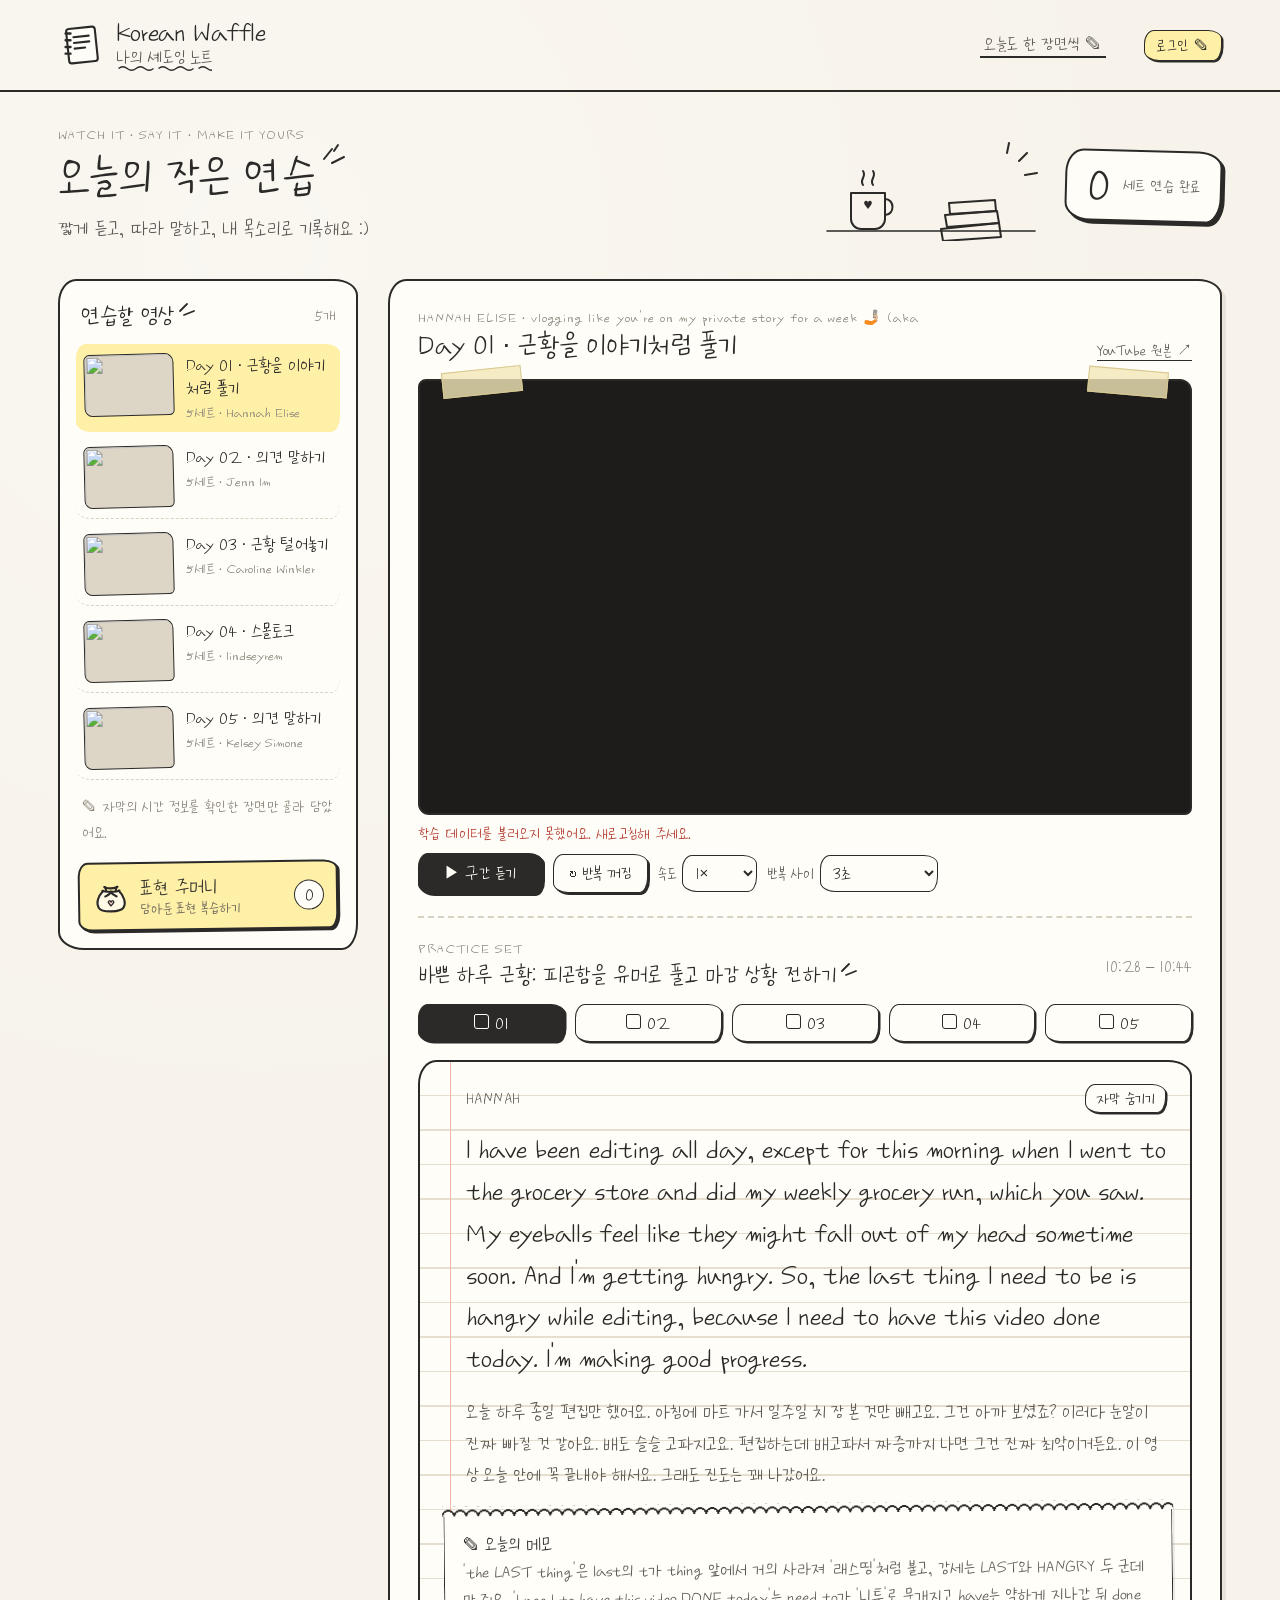
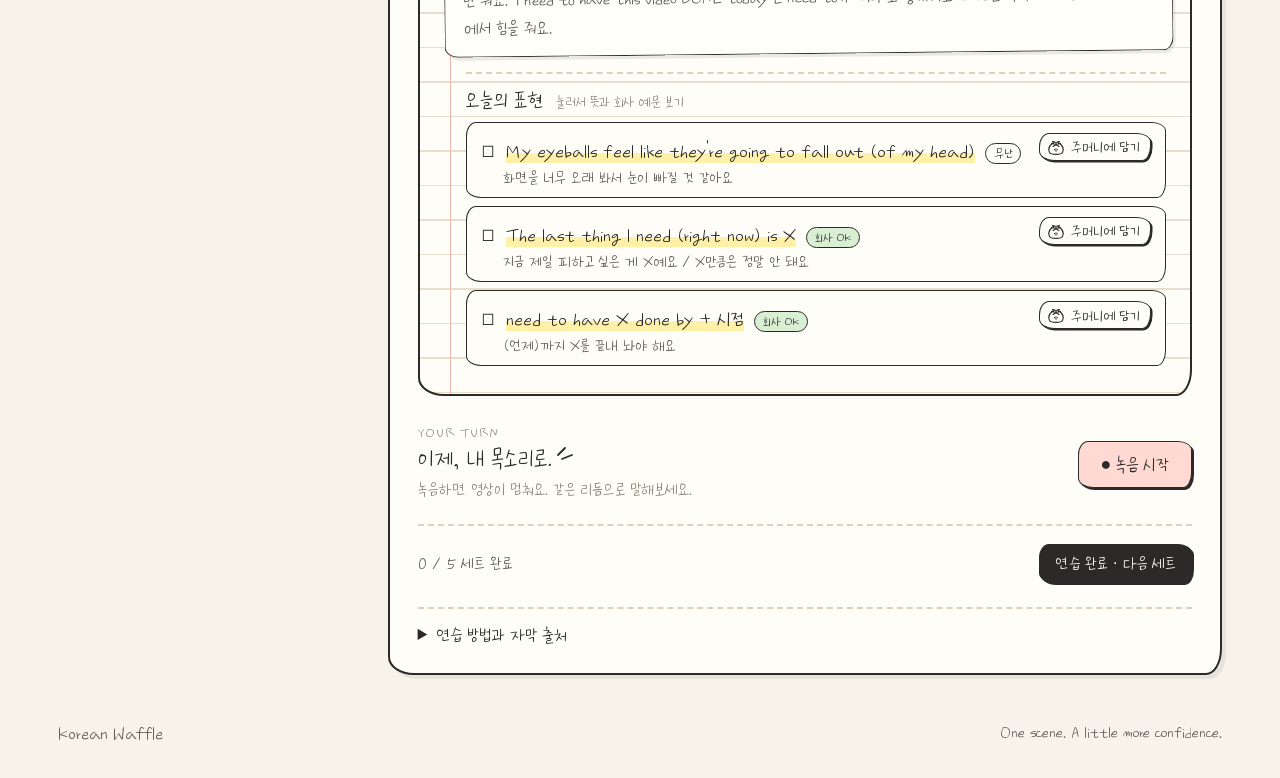
==== commit f806609c: "쉐도잉 사이트를 /shadowing/ 으로 이동, 루트와 pouch.html은 새 주소로 연결 Co-Authored-By: Claude Opus 5.5 <noreply@anthro" ====
--- a/index.html
+++ b/index.html
@@ -1 +1,12 @@
-<!doctype html><html lang="ko"><head><meta charset="utf-8"><meta name="viewport" content="width=device-width,initial-scale=1"><title>Korean Waffle Personal Shadowing</title><meta name="description" content="영어 브이로그의 한 장면을 듣고, 따라 말하고, 녹음하며 C1 실전 표현을 익혀요."><link rel="icon" type="image/svg+xml" href="data:image/svg+xml,%3Csvg xmlns='http://www.w3.org/2000/svg' viewBox='0 0 32 32'%3E%3Crect width='32' height='32' rx='9' fill='%237bffad'/%3E%3Cpath d='M12 8l13 8-13 8z' fill='%23131820'/%3E%3C/svg%3E"><link rel="stylesheet" href="style.css"></head><body><header><a class="brand" href="./"><svg class="mark" viewBox="0 0 48 48" aria-hidden="true"><rect x="10" y="6" width="30" height="36" rx="3" transform="rotate(-6 25 24)"/><path d="M17 15h16M17 21h16M17 27h11" transform="rotate(-6 25 24)"/><path d="M8 12h5M8 19h5M8 26h5M8 33h5" class="ring"/></svg><span class="brand-copy"><strong>Korean Waffle</strong><small>나의 셰도잉 노트</small></span></a><span class="tag">오늘도 한 장면씩 ✎</span></header><main><section class="page-heading"><div class="hero-copy"><span class="eyebrow">WATCH IT · SAY IT · MAKE IT YOURS</span><h1>오늘의 작은 연습</h1><p>짧게 듣고, 따라 말하고, 내 목소리로 기록해요 :)</p></div><svg class="hero-doodle" viewBox="0 0 220 110" aria-hidden="true"><path d="M6 100h208" class="desk"/><path d="M30 62h34v26a10 10 0 0 1-10 10H40a10 10 0 0 1-10-10z"/><path d="M64 68c10 0 10 16 0 16"/><path d="M44 74c-3-4 3-6 3-2 0-4 6-2 3 2l-3 4z" class="heart"/><path d="M42 54c-4-6 4-8 0-14M52 54c-4-6 4-8 0-14"/><path d="M120 98l58-6 2 14-58 4z"/><path d="M124 84l52-4 2 12-52 4z"/><path d="M128 72l46-3 1 11-46 3z"/><path d="M198 30l8-8M204 44l12-2M186 22l2-10"/></svg><div class="session"><span id="totalDone">0</span><small>세트 연습 완료</small></div></section><div class="workspace"><aside><div class="aside-head"><h2>연습할 영상</h2><span id="videoCount"></span></div><div id="videoList"></div><p class="aside-note">✎ 자막의 시간 정보를 확인한 장면만 골라 담았어요.</p><a class="pouch-link" href="pouch.html"><svg class="pouch-icon" viewBox="0 0 40 40" aria-hidden="true"><path d="M12 13c-6 6-8 13-5 18 3 5 23 5 26 0 3-5 1-12-5-18" class="bag"/><path d="M11 13c3 1.5 15 1.5 18 0"/><path d="M13 9c2 2 12 2 14 0"/><path d="M15 13l-1-4M25 13l1-4"/><path d="M20 14c-1 3-4 4-6 5M20 14c1 3 4 4 6 5" class="string"/><path d="M17 25c1-2 2-2 3 0 1-2 2-2 3 0-1 2-2 3-3 4-1-1-2-2-3-4z" class="heart"/></svg><span class="pouch-link-text"><strong>표현 주머니</strong><small>담아둔 표현 복습하기</small></span><span id="pouchCount" class="pouch-count">0</span></a></aside><section class="practice"><div class="lesson-heading"><div><span class="eyebrow" id="lessonLabel">THE OFFICE</span><h2 id="lessonTitle"></h2></div><a id="sourceLink" target="_blank" rel="noopener">YouTube 원본 ↗</a></div><div class="player-wrap"><div id="player"></div></div><div id="playerStatus" role="status" class="status">플레이어를 준비하고 있어요.</div><div class="player-tools"><button id="play" class="primary">▶ 구간 듣기</button><button id="loop" aria-pressed="false">↻ 반복 꺼짐</button><label>속도 <select id="speed"><option value="0.75">0.75×</option><option value="1" selected>1×</option><option value="1.25">1.25×</option></select></label><label>반복 사이 <select id="gap"><option value="0">쉬지 않기</option><option value="3" selected>3초</option><option value="6">6초</option><option value="auto">따라 말할 시간</option></select></label></div><div class="set-header"><div><span class="eyebrow">PRACTICE SET</span><h3 id="setTitle"></h3></div><span id="setTime" class="time"></span></div><div id="setTabs" class="set-tabs" aria-label="연습 세트"></div><div class="transcript-card"><div class="transcript-top"><span id="speaker"></span><button id="hideText" aria-pressed="false">자막 숨기기</button></div><p id="transcript" class="transcript"></p><p id="translation" class="translation"></p><div class="coach"><span>오늘의 메모</span><p id="tip"></p></div><section id="expressions" class="expressions" hidden><h4>오늘의 표현 <small>눌러서 뜻과 회사 예문 보기</small></h4><div id="expressionList"></div></section></div><div class="recorder"><div><span class="eyebrow">YOUR TURN</span><h3>이제, 내 목소리로.</h3><p id="recordStatus" role="status">녹음하면 영상이 멈춰요. 같은 리듬으로 말해보세요.</p></div><button id="record" class="record-button">● 녹음 시작</button></div><div id="recordingResult" hidden><audio id="recordingAudio" controls></audio><a id="downloadRecording" download>녹음 저장</a></div><div class="bottom-actions"><span id="progressLabel"></span><button id="complete">연습 완료 · 다음 세트</button></div><section id="lessonComplete" class="lesson-complete" hidden aria-live="polite"><div><span class="eyebrow">LESSON COMPLETE</span><h3>5세트 모두 완료했어요!</h3><p id="nextVideoMessage"></p></div><button id="nextVideo" class="primary">새 영상으로 연습하기</button></section><details id="completedArchive" class="completed-archive"><summary>완료한 영상 다시 보기</summary><div id="archiveList"></div></details><details><summary>연습 방법과 자막 출처</summary><p>① 구간을 듣고 ② 반복을 켜서 따라 말하고 ③ 녹음 후 원음과 비교하세요. 자막 숨기기는 아래 연습 대사를 가립니다. 영상 안 자막은 YouTube의 CC 버튼으로 조절하세요.</p><p>영어 대사는 각 영상의 YouTube 영어 자동 자막을 바탕으로 구간과 문장 부호를 정리했습니다. 자동 자막이라 일부 단어가 실제 발화와 다를 수 있습니다. 한국어 뜻과 연습 팁은 학습용으로 작성했습니다. 자막은 영상과 일부 다를 수 있습니다. 5세트를 모두 완료하면 준비된 영상 중 아직 학습하지 않은 새 영상을 불러올 수 있습니다. 준비된 영상을 모두 마치면 완료한 영상을 복습할 수 있습니다.</p><p>완료 표시는 이 브라우저에만 저장됩니다. 녹음은 현재 탭에만 유지되며 서버로 전송되지 않습니다. 보관하려면 녹음 저장을 눌러주세요.</p></details></section></div></main><footer>Korean Waffle <span>One scene. A little more confidence.</span></footer><script src="pouch.js"></script><script src="loader.js"></script></body></html>
+<!doctype html>
+<html lang="ko">
+<head>
+  <meta charset="utf-8">
+  <title>Korean Waffle</title>
+  <link rel="canonical" href="https://koreanwaffle.com/shadowing/">
+  <!-- 쉐도잉 사이트는 /shadowing/ 으로 옮겼어요. 로그인 복귀 정보(?code=, #access_token=)도 함께 넘겨요. -->
+  <script>location.replace('/shadowing/' + location.search + location.hash);</script>
+  <noscript><meta http-equiv="refresh" content="0; url=/shadowing/"></noscript>
+</head>
+<body><a href="/shadowing/">Korean Waffle Shadowing</a></body>
+</html>
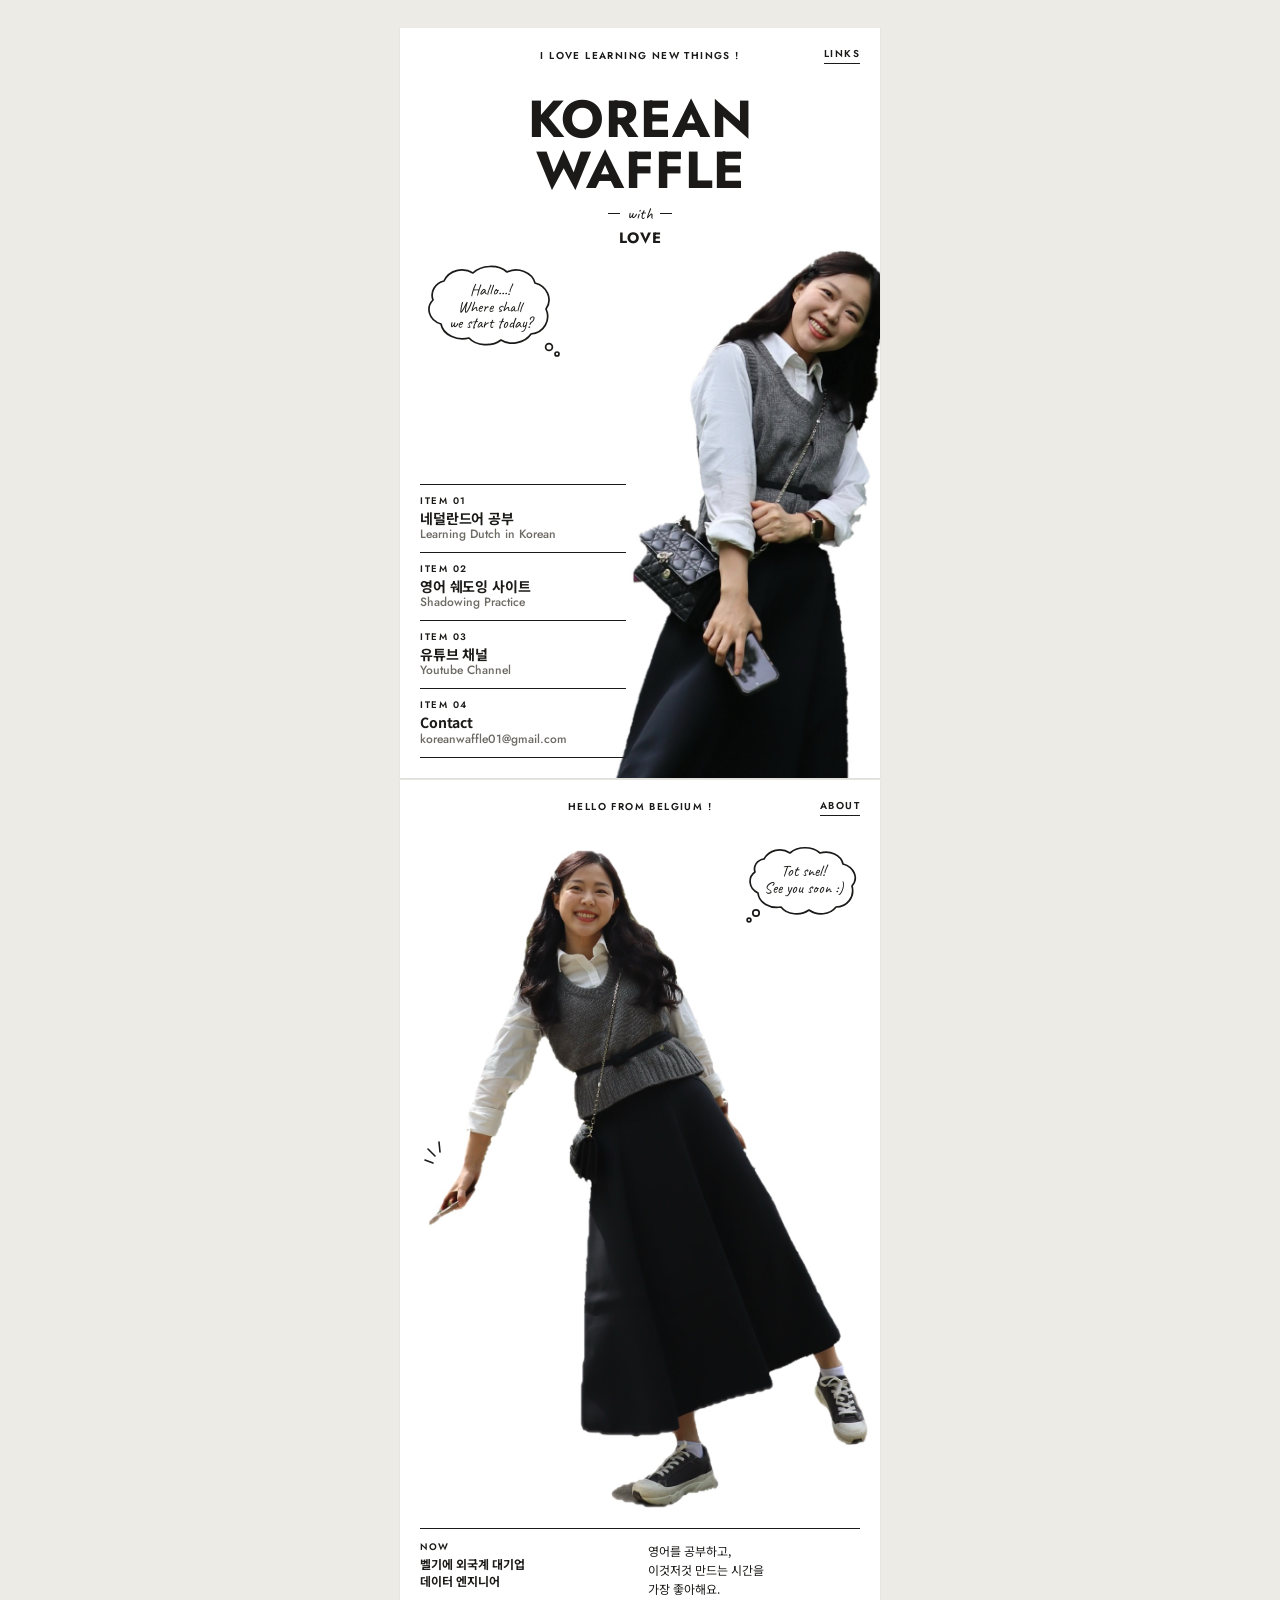
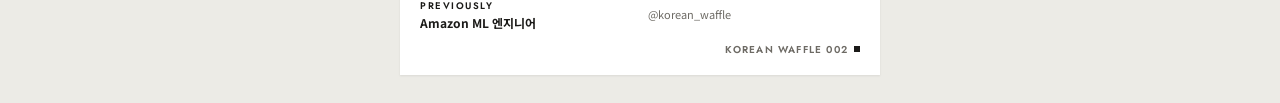
==== commit e0250f22: "첫 주소를 소개 페이지로 연결 Co-Authored-By: Claude Opus 5.5 <noreply@anthropic.com>" ====
--- a/index.html
+++ b/index.html
@@ -3,10 +3,15 @@
 <head>
   <meta charset="utf-8">
   <title>Korean Waffle</title>
-  <link rel="canonical" href="https://koreanwaffle.com/shadowing/">
-  <!-- 쉐도잉 사이트는 /shadowing/ 으로 옮겼어요. 로그인 복귀 정보(?code=, #access_token=)도 함께 넘겨요. -->
-  <script>location.replace('/shadowing/' + location.search + location.hash);</script>
-  <noscript><meta http-equiv="refresh" content="0; url=/shadowing/"></noscript>
+  <link rel="canonical" href="https://koreanwaffle.com/links/">
+  <!-- 첫 주소는 소개 페이지로 보내요. 단, Supabase 로그인에서 돌아온 경우(?code=, #access_token=)는 쉐도잉 사이트로 넘겨요. -->
+  <script>
+    (function () {
+      var auth = /[?#&](code|access_token|error_description)=/.test(location.search + location.hash);
+      location.replace(auth ? '/shadowing/' + location.search + location.hash : '/links/');
+    })();
+  </script>
+  <noscript><meta http-equiv="refresh" content="0; url=/links/"></noscript>
 </head>
-<body><a href="/shadowing/">Korean Waffle Shadowing</a></body>
+<body><a href="/links/">Korean Waffle</a></body>
 </html>
